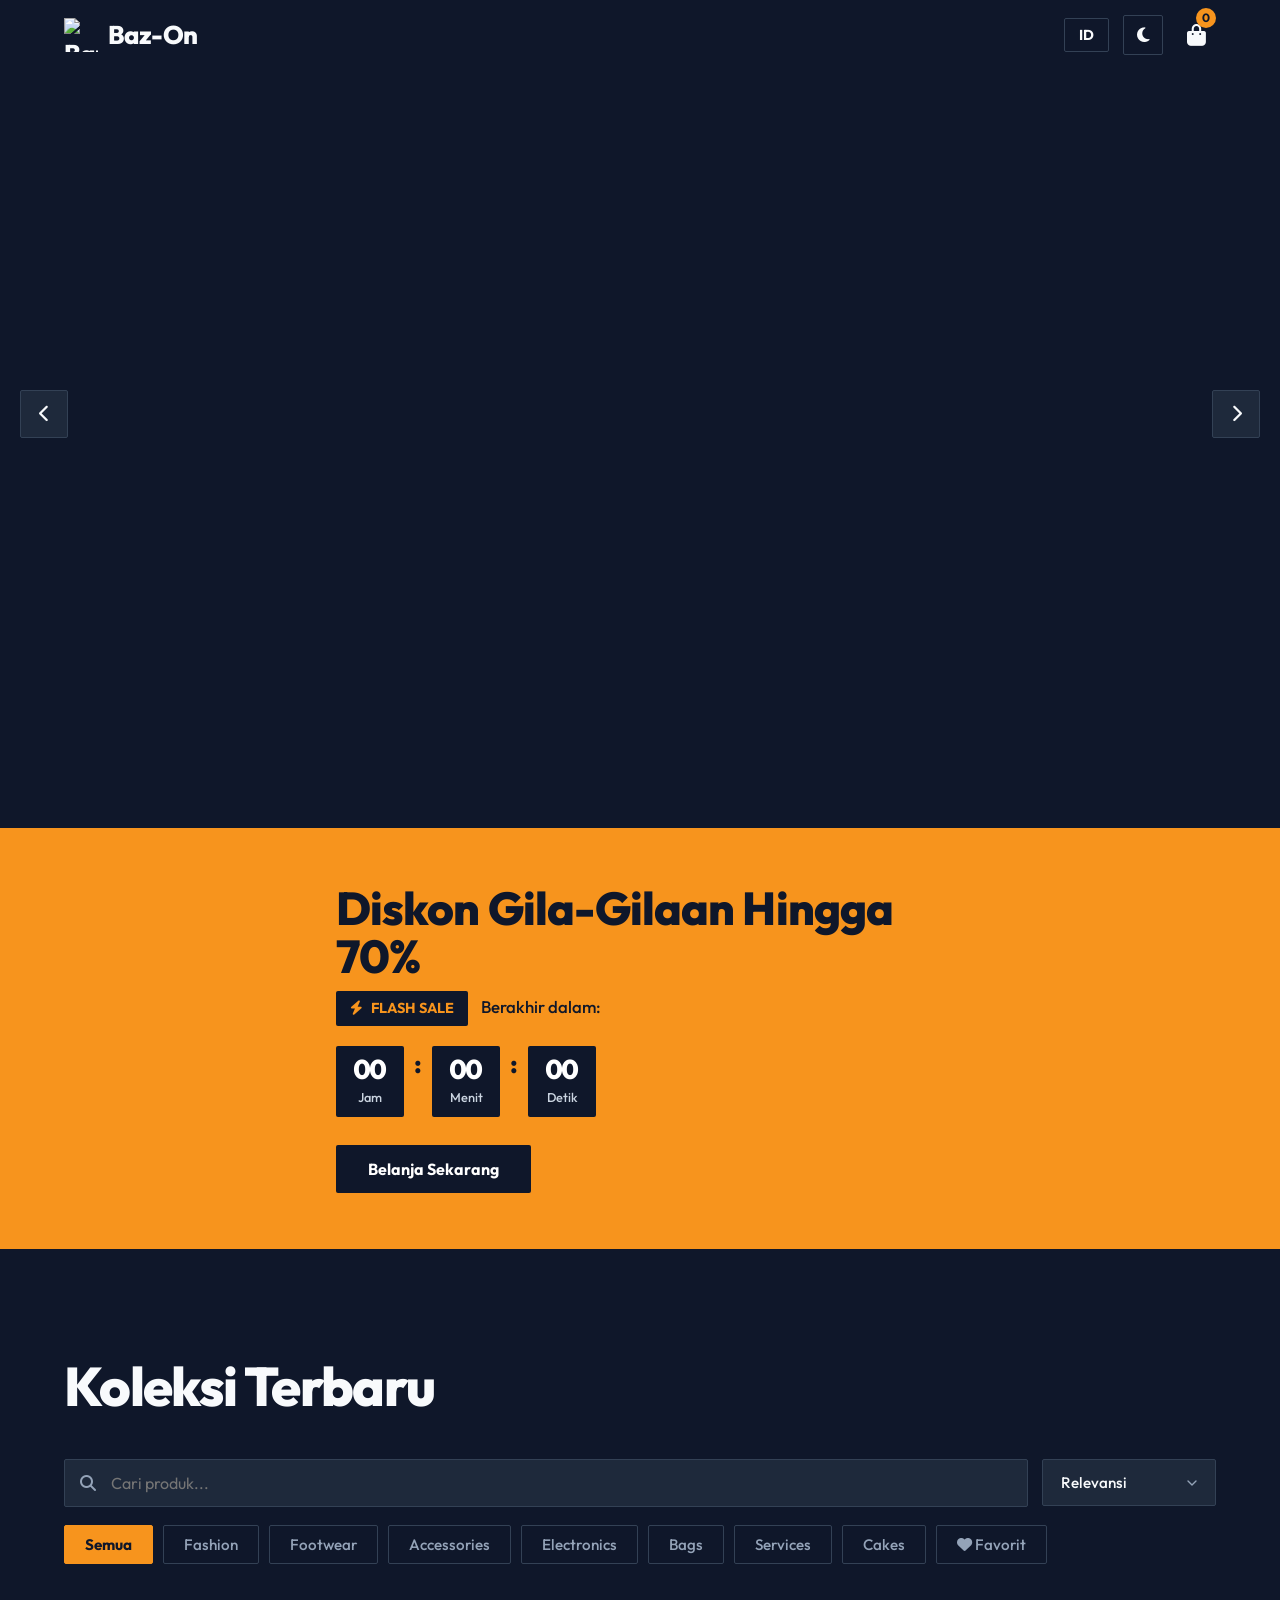
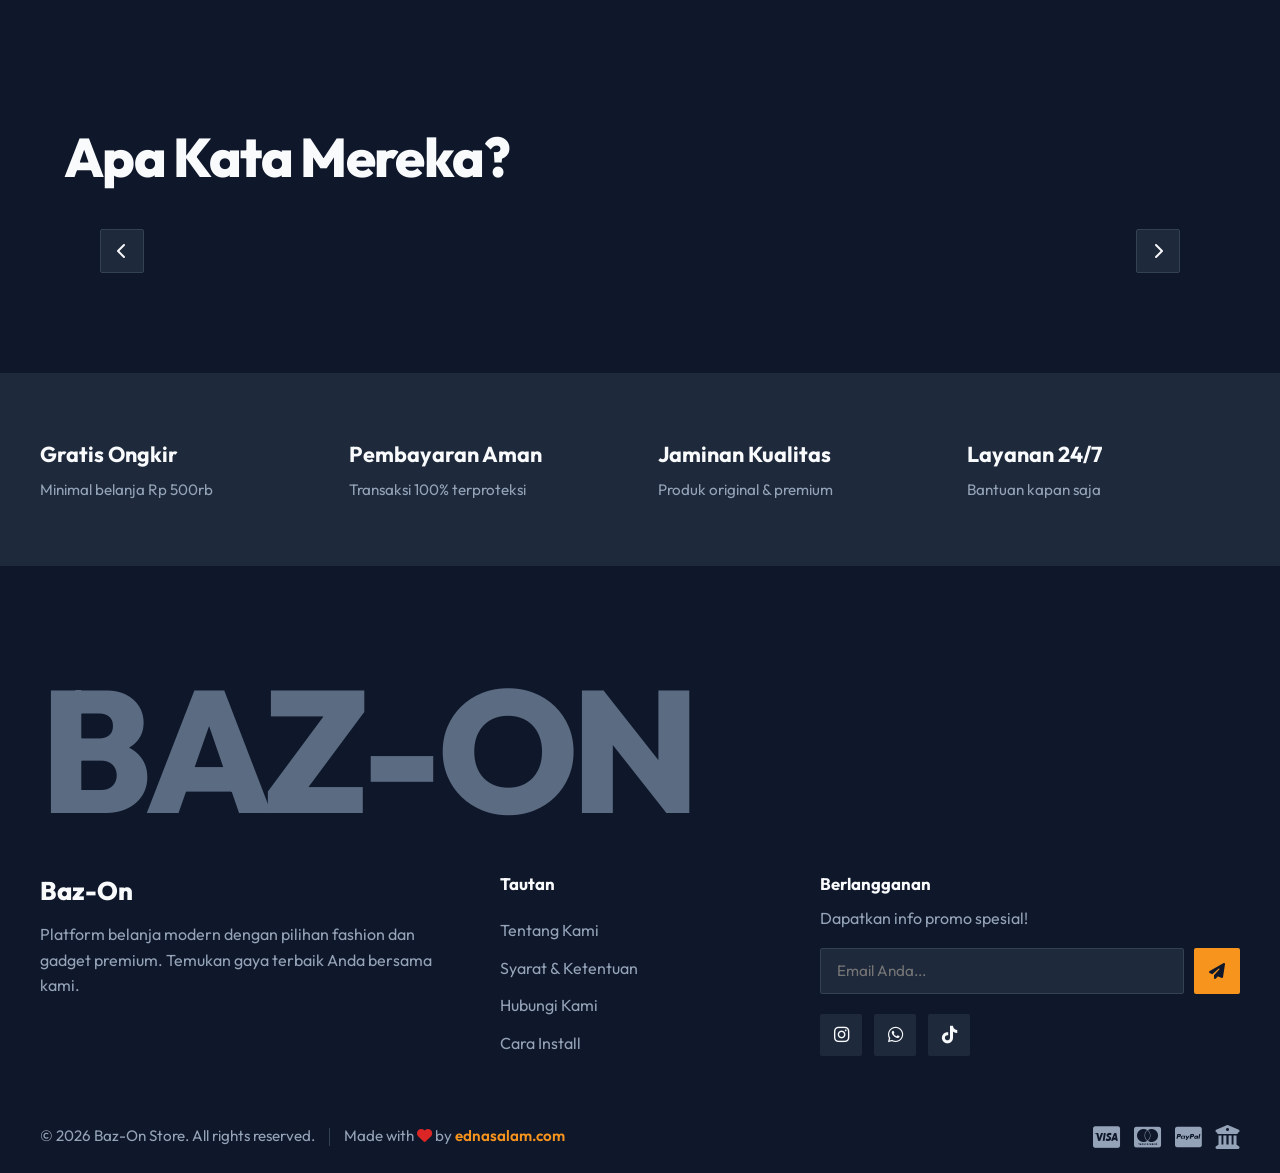
==== index.html @ e8fd99f6 "HTML: flat redesign, aria-labels, canonical/OG fixes, install button in navbar" ====
<!DOCTYPE html>
<html lang="id">

<head>
    <meta charset="UTF-8">
    <meta name="viewport" content="width=device-width, initial-scale=1.0">
    <title>Baz-On Store | Toko Online Serba Ada</title>
    <meta name="description"
        content="Toko online terpercaya dengan kualitas terbaik. Belanja mudah, checkout via WhatsApp.">
    <meta name="keywords" content="toko online, fashion pria, jam tangan, sneakers, belanja online, premium store">
    <meta name="author" content="Baz-On Store">
    <meta name="robots" content="index, follow">

    <!-- Canonical -->
    <link rel="canonical" href="https://aqles.github.io/baz-on/">

    <!-- Open Graph / Facebook -->
    <meta property="og:type" content="website">
    <meta property="og:url" content="https://aqles.github.io/baz-on/">
    <meta property="og:title" content="Baz-On Store | Toko Online Serba Ada">
    <meta property="og:description"
        content="Temukan gaya premium Anda di Baz-On Store. Belanja aman, mudah, dan terpercaya.">
    <meta property="og:image" content="https://aqles.github.io/baz-on/images/desktop-preview.png">

    <!-- Twitter -->
    <meta property="twitter:card" content="summary_large_image">
    <meta property="twitter:url" content="https://aqles.github.io/baz-on/">
    <meta property="twitter:title" content="Baz-On Store | Premium E-Commerce">
    <meta property="twitter:description"
        content="Temukan gaya premium Anda di Baz-On Store. Belanja aman, mudah, dan terpercaya.">
    <meta property="twitter:image" content="https://aqles.github.io/baz-on/images/desktop-preview.png">

    <!-- Structured Data (JSON-LD) -->
    <script type="application/ld+json">
    {
        "@context": "https://schema.org",
        "@type": "OnlineStore",
        "name": "Baz-On Store",
        "image": "https://aqles.github.io/baz-on/logo.svg",
        "description": "Toko online terpercaya dengan kualitas terbaik. Belanja mudah, checkout via WhatsApp.",
        "url": "https://aqles.github.io/baz-on/",
        "telephone": "+6281234567890",
        "priceRange": "$$"
    }
    </script>

    <link rel="icon" type="image/svg+xml" href="logo.svg?v=2">
    <link rel="manifest" href="manifest.json">
    <meta name="theme-color" content="#0f172a">

    <link rel="preconnect" href="https://fonts.googleapis.com">
    <link rel="preconnect" href="https://fonts.gstatic.com" crossorigin>
    <link rel="preconnect" href="https://cdnjs.cloudflare.com" crossorigin>
    <link href="https://fonts.googleapis.com/css2?family=Outfit:wght@300;400;500;600;700;800&display=swap" rel="stylesheet">
    <link rel="stylesheet" href="style.css">
    <link rel="stylesheet" href="https://cdnjs.cloudflare.com/ajax/libs/font-awesome/6.4.0/css/all.min.css">

    <!-- PWA Registration -->
    <script>
        if ('serviceWorker' in navigator) {
            window.addEventListener('load', () => {
                navigator.serviceWorker.register('sw.js').catch(() => {});
            });
        }
    </script>
</head>

<body>
    <div class="app-container">
        <!-- Navigation -->
        <nav class="navbar">
            <div class="nav-content">
                <div class="logo">
                    <img src="logo.svg" alt="Baz-On Logo" class="logo-img"> Baz-On
                </div>
                <div class="nav-icons">
                    <button id="installBtn" class="install-btn hidden" aria-label="Install aplikasi Baz-On">
                        <i class="fa-solid fa-download"></i> Install
                    </button>

                    <!-- Language Toggle -->
                    <button id="langToggle" aria-label="Ganti bahasa">
                        ID
                    </button>
                    <button class="theme-toggle" id="themeToggle" aria-label="Ganti tema gelap atau terang">
                        <i class="fa-solid fa-moon"></i>
                    </button>
                    <div class="cart-icon-wrapper" id="cartBtn" role="button" tabindex="0" aria-label="Buka keranjang belanja">
                        <i class="fa-solid fa-shopping-bag"></i>
                        <span class="cart-count" id="cartCount">0</span>
                    </div>
                </div>
            </div>
        </nav>

        <!-- Hero Section -->
        <!-- Hero Slider (Dynamic) -->
        <header class="hero-slider" id="home">
            <div class="slider-wrapper" id="sliderWrapper">
                <!-- Slides will be injected by JS -->
            </div>

            <button class="slider-btn prev-btn" id="prevBtn" aria-label="Slide sebelumnya"><i class="fa-solid fa-chevron-left"></i></button>
            <button class="slider-btn next-btn" id="nextBtn" aria-label="Slide selanjutnya"><i class="fa-solid fa-chevron-right"></i></button>

            <div class="slider-dots" id="sliderDots"></div>
        </header>

        <!-- Flash Sale Section -->
        <section class="flash-sale-section" id="flashSale">
            <div class="flash-sale-content">
                <h2 data-i18n="flash_sale.title">Diskon Gila-Gilaan Hingga 70%</h2>
                <p><span class="flash-label"><i class="fa-solid fa-bolt"></i> <span data-i18n="flash_sale.label">FLASH SALE</span></span> <span data-i18n="flash_sale.ends_in">Berakhir dalam:</span></p>
                <div class="countdown-timer">
                    <div class="timer-box">
                        <span id="timerHours">00</span>
                        <small data-i18n="flash_sale.hours">Jam</small>
                    </div>
                    <span class="timer-colon">:</span>
                    <div class="timer-box">
                        <span id="timerMinutes">00</span>
                        <small data-i18n="flash_sale.minutes">Menit</small>
                    </div>
                    <span class="timer-colon">:</span>
                    <div class="timer-box">
                        <span id="timerSeconds">00</span>
                        <small data-i18n="flash_sale.seconds">Detik</small>
                    </div>
                </div>
                <button class="btn-flash" id="flashShopBtn"
                    data-i18n="flash_sale.shop_now">
                    Belanja Sekarang
                </button>
            </div>
            <div class="flash-sale-image">
                <img src="images/flash-sale.png" alt="Flash Sale" onerror="this.style.display='none'">
            </div>
        </section>

        <!-- Product Grid -->
        <main id="products" class="products-section">
            <div class="section-header">
                <h2 data-i18n="products.title">Koleksi Terbaru</h2>
            </div>

            <div class="controls-wrapper">
                <div class="search-container">
                    <div class="search-wrapper">
                        <i class="fa-solid fa-search search-icon"></i>
                        <input type="text" id="searchInput" name="search" placeholder="Cari produk..."
                            data-i18n-placeholder="products.search_placeholder">
                    </div>
                </div>

                <div class="sort-container">
                    <select id="sortSelect" name="sort" class="sort-dropdown">
                        <option value="default" data-i18n="products.sort.default">Relevansi</option>
                        <option value="price_asc" data-i18n="products.sort.price_asc">Harga Terendah</option>
                        <option value="price_desc" data-i18n="products.sort.price_desc">Harga Tertinggi</option>
                        <option value="name_asc" data-i18n="products.sort.name_asc">Nama (A-Z)</option>
                    </select>
                </div>
            </div>

            <div class="filter-container">
                <button class="filter-btn active" data-category="all" data-i18n="products.filters.all">Semua</button>
                <button class="filter-btn" data-category="Fashion">Fashion</button>
                <button class="filter-btn" data-category="Footwear">Footwear</button>
                <button class="filter-btn" data-category="Accessories">Accessories</button>
                <button class="filter-btn" data-category="Electronics">Electronics</button>
                <button class="filter-btn" data-category="Bags">Bags</button>
                <button class="filter-btn" data-category="Services">Services</button>
                <button class="filter-btn" data-category="Cakes">Cakes</button>
                <button class="filter-btn" data-category="favorites"><i class="fa-solid fa-heart"></i> <span
                        data-i18n="products.filters.favorites">Favorit</span></button>
            </div>

            <div class="product-grid" id="productGrid">
                <!-- Products will be injected here by JS -->
            </div>

            <div class="load-more-container" id="loadMoreContainer" style="display: none;">
                <button id="loadMoreBtn" class="btn-primary" data-i18n="products.load_more">Muat Lebih Banyak</button>
            </div>
        </main>

        <!-- Testimonials Section -->
        <section id="testimonials" class="testimonials-section">
            <div class="section-header">
                <h2 data-i18n="testimonials.title">Apa Kata Mereka?</h2>
            </div>

            <div class="testimonial-slider-container">
                <button class="testi-btn prev" id="testiPrevBtn" aria-label="Testimoni sebelumnya"><i class="fa-solid fa-chevron-left"></i></button>

                <div class="testimonial-slider-wrapper">
                    <div class="testimonial-track" id="testimonialTrack">
                        <!-- Testimonials rendered by JS -->
                    </div>
                </div>

                <button class="testi-btn next" id="testiNextBtn" aria-label="Testimoni selanjutnya"><i class="fa-solid fa-chevron-right"></i></button>
            </div>

            <div class="testi-dots" id="testiDots"></div>
        </section>

        <!-- Trust Features Section -->
        <section class="features-section">
          <div class="features-inner">
            <div class="feature-card">
                <div>
                    <h3 data-i18n="features.free_shipping.title">Gratis Ongkir</h3>
                    <p data-i18n="features.free_shipping.desc">Minimal belanja Rp 500rb</p>
                </div>
            </div>
            <div class="feature-card">
                <div>
                    <h3 data-i18n="features.secure_payment.title">Pembayaran Aman</h3>
                    <p data-i18n="features.secure_payment.desc">Transaksi 100% terproteksi</p>
                </div>
            </div>
            <div class="feature-card">
                <div>
                    <h3 data-i18n="features.quality_guarantee.title">Jaminan Kualitas</h3>
                    <p data-i18n="features.quality_guarantee.desc">Produk original & premium</p>
                </div>
            </div>
            <div class="feature-card">
                <div>
                    <h3 data-i18n="features.service_247.title">Layanan 24/7</h3>
                    <p data-i18n="features.service_247.desc">Bantuan kapan saja</p>
                </div>
            </div>
          </div>
        </section>



        <!-- Footer -->
        <footer>
            <div class="footer-wordmark" aria-hidden="true">BAZ-ON</div>
            <div class="footer-content">
                <div class="footer-brand">
                    <h3>Baz-On</h3>
                    <p data-i18n="footer.about">Platform belanja modern dengan pilihan fashion dan gadget premium.
                        Temukan gaya terbaik Anda
                        bersama kami.</p>
                </div>

                <div class="footer-links">
                    <h4 data-i18n="footer.links_title">Tautan</h4>
                    <a href="about.html" data-i18n="footer.links.about_us">Tentang Kami</a>
                    <a href="terms.html" data-i18n="footer.links.terms">Syarat & Ketentuan</a>
                    <a href="contact.html" data-i18n="footer.links.contact">Hubungi Kami</a>
                    <a href="install.html" data-i18n="footer.links.install">Cara Install</a>
                </div>

                <div class="footer-newsletter">
                    <h4 data-i18n="footer.newsletter_title">Berlangganan</h4>
                    <p data-i18n="footer.newsletter_desc">Dapatkan info promo spesial!</p>
                    <form id="newsletterForm" class="newsletter-form">
                        <input type="email" id="newsletterEmail" name="email" placeholder="Email Anda..." required
                            aria-label="Alamat Email Newsletter" data-i18n-placeholder="footer.email_placeholder">
                        <button type="submit" aria-label="Kirim Newsletter"><i
                                class="fa-solid fa-paper-plane"></i></button>
                    </form>
                    <div class="social-links">
                        <a href="#" aria-label="Instagram Baz-On"><i class="fa-brands fa-instagram"></i></a>
                        <a href="#" aria-label="WhatsApp Baz-On"><i class="fa-brands fa-whatsapp"></i></a>
                        <a href="#" aria-label="TikTok Baz-On"><i class="fa-brands fa-tiktok"></i></a>
                    </div>
                </div>
            </div>

            <div class="footer-bottom">
                <div class="footer-bottom-content">
                    <p class="copyright" data-i18n="footer.copyright">&copy; 2026 Baz-On Store. All rights reserved.
                    </p>
                    <div class="divider-vertical"></div>
                    <p class="credit">
                        <span data-i18n="footer.made_with">Made with</span> <i class="fa-solid fa-heart heart-icon"></i>
                        by <a href="https://ednasalam.com" target="_blank" class="credit-link">ednasalam.com</a>
                    </p>
                </div>
                <div class="payment-icons">
                    <i class="fa-brands fa-cc-visa"></i>
                    <i class="fa-brands fa-cc-mastercard"></i>
                    <i class="fa-brands fa-cc-paypal"></i>
                    <i class="fa-solid fa-building-columns"></i> <!-- Bank Transfer -->
                </div>
            </div>
        </footer>
    </div>

    <!-- Product Detail Modal -->
    <div class="modal-overlay" id="productModal" aria-hidden="true">
        <div class="modal-content product-modal-content">
            <button class="close-modal" id="closeProductModal" aria-label="Tutup detail produk"><i class="fa-solid fa-xmark"></i></button>
            <div class="modal-body product-detail-body">
                <div class="modal-image-wrapper">
                    <img src="logo.svg" alt="Product Image" id="modalProductImage">
                </div>
                <div class="modal-product-info">
                    <span class="modal-category" id="modalProductCategory">Category</span>
                    <h3 class="modal-title" id="modalProductTitle">Product Name</h3>

                    <div class="modal-meta">
                        <div class="modal-rating" id="modalProductRating">
                            <!-- Stars Injected via JS -->
                        </div>
                        <span class="modal-stock" id="modalProductStock" data-i18n="modal.stock">Stok: -</span>
                    </div>

                    <p class="modal-price" id="modalProductPrice">Rp 0</p>
                    <p class="modal-description" id="modalProductDesc">Description...</p>

                    <!-- Variants Section -->
                    <div id="modalVariants" class="modal-variants">
                        <!-- Variants injected via JS -->
                    </div>

                    <div class="modal-specs-container">
                        <h4 data-i18n="modal.specs">Spesifikasi:</h4>
                        <ul class="modal-specs-list" id="modalProductSpecs">
                            <!-- Specs injected via JS -->
                        </ul>
                    </div>
                    <button class="btn-add-cart" id="modalAddToCartBtn" style="width: 100%; margin-top: 20px;">
                        <i class="fa-solid fa-cart-plus"></i> <span data-i18n="modal.add_to_cart">Tambah ke
                            Keranjang</span>
                    </button>

                    <div class="product-share">
                        <span data-i18n="modal.share">Bagikan:</span>
                        <div class="share-icons">
                            <button class="share-btn whatsapp" id="shareWa" title="Share ke WhatsApp" aria-label="Bagikan ke WhatsApp"><i
                                    class="fa-brands fa-whatsapp"></i></button>
                            <button class="share-btn twitter" id="shareTw" title="Share ke Twitter" aria-label="Bagikan ke Twitter"><i
                                    class="fa-brands fa-twitter"></i></button>
                            <button class="share-btn copy" id="shareCopy" title="Salin Link" aria-label="Salin link produk"><i
                                    class="fa-solid fa-link"></i></button>
                        </div>
                    </div>
                </div>
            </div>
        </div>
    </div>

    <!-- Cart Modal -->
    <div class="cart-modal-overlay" id="cartModal" aria-hidden="true">
        <div class="cart-modal">
            <div class="cart-header">
                <h3 data-i18n="cart.title">Keranjang Belanja</h3>
                <button class="close-cart" id="closeCart" aria-label="Tutup keranjang"><i class="fa-solid fa-xmark"></i></button>
            </div>
            <div class="cart-items" id="cartItems">
                <!-- Cart items will be injected here -->
                <div class="empty-cart-message" data-i18n="cart.empty">Keranjang Anda kosong</div>
            </div>
            <div class="cart-footer">
                <!-- Coupon Section -->
                <div class="coupon-section">
                    <input type="text" id="couponInput" class="coupon-input" placeholder="Kode Promo (opsional)"
                        data-i18n-placeholder="cart.coupon_placeholder">
                    <button id="applyCouponBtn" class="btn-apply" data-i18n="cart.apply">Pakai</button>
                    <button id="removeCouponBtn" class="btn-remove-coupon hidden" aria-label="Hapus kupon"><i
                            class="fa-solid fa-xmark"></i></button>
                </div>

                <div class="cart-total" id="cartSummary">
                    <span data-i18n="cart.total">Total:</span>
                    <span id="cartTotal">Rp 0</span>
                </div>
                <button class="btn-checkout" id="checkoutBtn" data-i18n="cart.checkout">
                    Checkout Sekarang
                </button>
            </div>
        </div>
    </div>

    <!-- Checkout Form Modal -->
    <div class="modal-overlay" id="checkoutModal" aria-hidden="true">
        <div class="modal-content">
            <div class="modal-header">
                <h3 data-i18n="checkout.title">Data Pemesanan</h3>
                <button class="close-modal" id="closeCheckout" aria-label="Tutup form pemesanan"><i class="fa-solid fa-xmark"></i></button>
            </div>
            <div class="modal-body">
                <form id="checkoutForm" onsubmit="event.preventDefault(); processOrder();">
                    <div class="form-group">
                        <label for="customerName" data-i18n="checkout.name">Nama Lengkap</label>
                        <input type="text" id="customerName" name="customerName" required placeholder="Nama Anda"
                            data-i18n-placeholder="checkout.name_placeholder">
                    </div>
                    <div class="form-group">
                        <label for="customerPhone" data-i18n="checkout.phone">Nomor WhatsApp</label>
                        <input type="tel" id="customerPhone" name="customerPhone" required placeholder="08xxxxxxxxxx"
                            data-i18n-placeholder="checkout.phone_placeholder">
                    </div>
                    <div class="form-group">
                        <label for="customerAddress" data-i18n="checkout.address">Alamat Lengkap</label>
                        <textarea id="customerAddress" name="customerAddress" required
                            placeholder="Jalan, RT/RW, Kelurahan, Kecamatan, Kota, Kode Pos"
                            data-i18n-placeholder="checkout.address_placeholder"></textarea>
                    </div>
                    <div class="form-group">
                        <label for="paymentMethod" data-i18n="checkout.payment">Metode Pembayaran</label>
                        <select id="paymentMethod" name="paymentMethod" required>
                            <option value="Transfer Bank" data-i18n="checkout.payment_transfer">Transfer Bank
                                (BCA/Mandiri)</option>
                            <option value="COD" data-i18n="checkout.payment_cod">COD (Bayar di Tempat)</option>
                        </select>
                    </div>
                    <button type="submit" class="btn-primary" style="width: 100%; margin-top: 20px;">
                        <i class="fa-brands fa-whatsapp"></i> <span data-i18n="checkout.submit">Kirim Pesan
                            Pemesanan</span>
                    </button>
                </form>
            </div>
        </div>
    </div>

    <!-- Toast Container -->
    <div class="toast-container" id="toastContainer"></div>

    <!-- Scroll to Top Button -->
    <button id="scrollTopBtn" title="Kembali ke Atas" aria-label="Kembali ke Atas"><i
            class="fa-solid fa-arrow-up"></i></button>

    <!-- Separate Data File -->
    <script src="data.js"></script>
    <script src="translations.js"></script>
    <script src="script.js"></script>
</body>

</html>
---- style.css ----
/* =========================================
   BAZ-ON — Tema
   Satu ground, satu ink, satu aksen datar (amber #f7941d).
   Ganti warna cukup dari blok :root dan [data-theme="light"] di bawah.
   ========================================= */

:root {
    --bg-color: #0f172a;
    --card-bg: #1e293b;
    --img-bg: #24304d;
    --text-primary: #f8fafc;
    --text-secondary: #94a3b8;
    --accent: #f7941d;
    --accent-text: #f7941d;
    --accent-ink: #0f172a;
    --surface-border: #334155;
    --wa: #1faa55;
    --danger: #dc2626;
    --danger-text: #f87171;
    --danger-dark: #991b1b;
    --star: #fbbf24;
    --nav-height: 70px;
    --radius: 2px;
    --radius-lg: 2px;
    --radius-md: 2px;
    --transition: transform 0.25s ease, opacity 0.25s ease, background-color 0.25s ease, color 0.25s ease, border-color 0.25s ease;
}

[data-theme="light"] {
    --danger-text: #b91c1c;
    --bg-color: #ffffff;
    --card-bg: #f4f4f2;
    --img-bg: #e9e7e2;
    --text-primary: #1f2b4d;
    --text-secondary: #47536b;
    --accent-text: #b45309;
    --surface-border: #d6d3cb;
}

* {
    margin: 0;
    padding: 0;
    box-sizing: border-box;
    font-family: 'Outfit', sans-serif;
    scroll-behavior: smooth;
}

body {
    background-color: var(--bg-color);
    color: var(--text-primary);
    line-height: 1.6;
    overflow-x: hidden;
    font-size: 16px;
}

:focus-visible {
    outline: 3px solid var(--accent);
    outline-offset: 2px;
}

::selection {
    background: var(--accent);
    color: var(--accent-ink);
}

img {
    max-width: 100%;
}

.hidden {
    display: none !important;
}

/* ---------- Buttons ---------- */
.btn-primary {
    display: inline-block;
    padding: 14px 34px;
    background: var(--accent);
    color: var(--accent-ink);
    text-decoration: none;
    border-radius: var(--radius);
    font-weight: 700;
    font-size: 1rem;
    transition: var(--transition);
    border: none;
    cursor: pointer;
}

.btn-primary:hover {
    background: var(--text-primary);
    color: var(--bg-color);
}

.btn-secondary {
    padding: 12px;
    background: transparent;
    border: 1px solid var(--surface-border);
    color: var(--text-secondary);
    border-radius: var(--radius);
    cursor: pointer;
    transition: var(--transition);
    font-size: 0.95rem;
    font-family: inherit;
}

.btn-secondary:hover {
    border-color: var(--text-primary);
    color: var(--text-primary);
}

.btn-detail {
    margin-top: 10px;
    width: 100%;
}

.btn-add-cart {
    width: 100%;
    padding: 12px;
    background: var(--bg-color);
    border: 1px solid var(--surface-border);
    color: var(--text-primary);
    border-radius: var(--radius);
    cursor: pointer;
    transition: var(--transition);
    font-weight: 600;
    font-family: inherit;
    font-size: 0.95rem;
    display: flex;
    align-items: center;
    justify-content: center;
    gap: 8px;
}

.btn-add-cart:hover {
    background: var(--accent);
    color: var(--accent-ink);
    border-color: var(--accent);
}

/* ---------- Navbar ---------- */
.navbar {
    position: fixed;
    top: 0;
    left: 0;
    width: 100%;
    height: var(--nav-height);
    background: var(--bg-color);
    z-index: 1000;
}

.nav-content {
    max-width: 1200px;
    margin: 0 auto;
    height: 100%;
    display: flex;
    justify-content: space-between;
    align-items: center;
    padding: 0 24px;
}

.logo {
    font-size: 1.6rem;
    font-weight: 800;
    letter-spacing: -0.02em;
    display: flex;
    align-items: center;
    gap: 10px;
    color: var(--text-primary);
    text-decoration: none;
}

.logo-img {
    width: 34px;
    height: 34px;
    object-fit: contain;
}

.nav-icons {
    display: flex;
    align-items: center;
    gap: 6px;
}

#langToggle {
    background: none;
    border: 1px solid var(--surface-border);
    color: var(--text-primary);
    font-size: 0.9rem;
    font-weight: 700;
    cursor: pointer;
    padding: 7px 14px;
    border-radius: var(--radius);
    transition: var(--transition);
    font-family: inherit;
    margin-right: 8px;
}

#langToggle:hover {
    border-color: var(--accent);
    color: var(--accent-text);
}

.theme-toggle {
    background: transparent;
    border: 1px solid var(--surface-border);
    width: 40px;
    height: 40px;
    border-radius: var(--radius);
    color: var(--text-primary);
    cursor: pointer;
    font-size: 1.05rem;
    transition: var(--transition);
    display: flex;
    align-items: center;
    justify-content: center;
    margin-right: 8px;
}

.theme-toggle:hover {
    border-color: var(--accent);
    color: var(--accent-text);
}

.install-btn {
    background: var(--accent);
    color: var(--accent-ink);
    border: none;
    padding: 9px 16px;
    border-radius: var(--radius);
    font-size: 0.9rem;
    font-weight: 700;
    cursor: pointer;
    display: flex;
    align-items: center;
    gap: 8px;
    font-family: inherit;
    margin-right: 8px;
}

.install-btn:hover { background: var(--text-primary); color: var(--bg-color); }

.cart-icon-wrapper {
    position: relative;
    cursor: pointer;
    font-size: 1.35rem;
    padding: 10px;
    transition: var(--transition);
    color: var(--text-primary);
}

.cart-icon-wrapper:hover {
    color: var(--accent-text);
}

.cart-count {
    position: absolute;
    top: 0;
    right: 0;
    background: var(--accent);
    color: var(--accent-ink);
    font-size: 0.75rem;
    font-weight: 700;
    min-width: 20px;
    height: 20px;
    padding: 0 4px;
    display: flex;
    justify-content: center;
    align-items: center;
    border-radius: 999px;
}

/* ---------- Hero slider ---------- */
.hero-slider {
    position: relative;
    width: 100%;
    min-height: 92vh;
    overflow: hidden;
    background: var(--bg-color);
    display: flex;
    flex-direction: column;
}

.slider-wrapper {
    display: flex;
    width: 100%;
    flex: 1;
    transition: transform 0.8s cubic-bezier(0.2, 0.8, 0.2, 1);
}

.slide {
    min-width: 100%;
    min-height: 92vh;
    display: flex;
    align-items: stretch;
    justify-content: center;
    padding: 0;
    box-sizing: border-box;
}

.slide-content {
    display: flex;
    align-items: stretch;
    justify-content: space-between;
    width: 100%;
    gap: 0;
}

.slide-text {
    flex: 0 1 760px;
    text-align: left;
    max-width: 760px;
    align-self: center;
    margin-left: max(24px, calc((100vw - 1200px) / 2));
    padding: 120px 40px 80px 0;
}

.slide-text h2 {
    font-size: clamp(2.2rem, 4.05vw, 3.9rem);
    font-weight: 800;
    letter-spacing: -0.03em;
    line-height: 0.98;
    text-transform: uppercase;
    margin-bottom: 22px;
}

.slide.active .slide-text {
    animation: slideUp 0.7s cubic-bezier(0.2, 0.8, 0.2, 1) forwards;
}

.slide-text h1 {
    font-size: clamp(2.2rem, 4.05vw, 3.9rem);
    font-weight: 800;
    letter-spacing: -0.03em;
    line-height: 0.98;
    text-transform: uppercase;
    margin-bottom: 22px;
}

.slide-text p {
    font-size: 1.15rem;
    color: var(--text-secondary);
    margin-bottom: 36px;
    max-width: 46ch;
}

.slide-image-wrapper {
    flex: 1;
    display: flex;
    justify-content: center;
    align-items: stretch;
    min-width: 0;
}

.slide.active .slide-image-wrapper {
    animation: fadeIn 0.9s ease forwards;
}

.slide-image {
    width: 100%;
    height: 100%;
    object-fit: cover;
}

.slider-btn {
    position: absolute;
    top: 50%;
    transform: translateY(-50%);
    width: 48px;
    height: 48px;
    border-radius: var(--radius);
    background: var(--card-bg);
    border: 1px solid var(--surface-border);
    color: var(--text-primary);
    font-size: 1.1rem;
    cursor: pointer;
    z-index: 10;
    display: flex;
    align-items: center;
    justify-content: center;
    transition: var(--transition);
}

.prev-btn { left: 20px; }
.next-btn { right: 20px; }

.slider-btn:hover {
    background: var(--accent);
    color: var(--accent-ink);
    border-color: var(--accent);
}

.slider-dots {
    position: absolute;
    bottom: 28px;
    left: 50%;
    transform: translateX(-50%);
    display: flex;
    gap: 10px;
    z-index: 10;
}

.dot {
    width: 12px;
    height: 12px;
    padding: 0;
    border: none;
    border-radius: 999px;
    background: var(--surface-border);
    cursor: pointer;
    transition: var(--transition);
}

.dot.active {
    background: var(--accent);
    transform: scale(1.25);
}

@keyframes slideUp {
    from { opacity: 0; transform: translateY(26px); }
    to { opacity: 1; transform: translateY(0); }
}

@keyframes fadeIn {
    from { opacity: 0; transform: translateY(10px); }
    to { opacity: 1; transform: translateY(0); }
}

/* ---------- Flash sale ---------- */
.flash-sale-section {
    background: var(--accent);
    color: var(--accent-ink);
    padding: 56px 24px;
    display: flex;
    align-items: center;
    justify-content: center;
    gap: 48px;
}

.flash-sale-content {
    max-width: 560px;
}

.flash-label {
    display: inline-flex;
    align-items: center;
    gap: 8px;
    background: var(--accent-ink);
    color: var(--accent);
    padding: 6px 14px;
    border-radius: var(--radius);
    font-weight: 700;
    font-size: 0.9rem;
    margin-right: 10px;
    vertical-align: middle;
}

.flash-sale-section h2 {
    font-size: clamp(1.9rem, 3.6vw, 3rem);
    font-weight: 800;
    letter-spacing: -0.02em;
    line-height: 1.05;
    margin-bottom: 10px;
}

.flash-sale-section p {
    font-size: 1.05rem;
    margin-bottom: 20px;
    font-weight: 500;
}

.countdown-timer {
    display: flex;
    align-items: flex-start;
    gap: 10px;
    margin-bottom: 28px;
}

.timer-box {
    background: var(--accent-ink);
    color: #ffffff;
    padding: 10px 8px;
    border-radius: var(--radius);
    text-align: center;
    min-width: 68px;
    display: flex;
    flex-direction: column;
}

.timer-box span {
    font-size: 1.7rem;
    font-weight: 800;
    line-height: 1;
    font-variant-numeric: tabular-nums;
}

.timer-box small {
    font-size: 0.8rem;
    font-weight: 500;
    margin-top: 4px;
    color: #cbd5e1;
}

.timer-colon {
    font-size: 1.6rem;
    font-weight: 800;
    line-height: 1.4;
}

.btn-flash {
    background: var(--accent-ink);
    color: #ffffff;
    border: none;
    padding: 14px 32px;
    font-size: 1rem;
    font-weight: 700;
    border-radius: var(--radius);
    cursor: pointer;
    transition: var(--transition);
    font-family: inherit;
}

.btn-flash:hover {
    background: var(--text-primary);
    color: var(--bg-color);
}

.flash-sale-image {
    max-width: 340px;
}

.flash-sale-image img {
    width: 100%;
    max-height: 260px;
    object-fit: cover;
    border-radius: var(--radius);
}

/* ---------- Sections ---------- */
.products-section,
.testimonials-section {
    max-width: 1200px;
    margin: 0 auto;
    padding: 110px 24px 30px;
}

.testimonials-section {
    padding-top: 90px;
    padding-bottom: 100px;
}

.section-header {
    text-align: left;
    margin-bottom: 44px;
}

.section-header h2 {
    font-size: clamp(2rem, 4.4vw, 3.4rem);
    font-weight: 800;
    letter-spacing: -0.03em;
    line-height: 1.02;
}

/* ---------- Controls ---------- */
.controls-wrapper {
    display: flex;
    gap: 14px;
    margin-bottom: 18px;
    flex-wrap: wrap;
    align-items: center;
}

.search-container {
    flex: 1;
    min-width: 240px;
}

.search-wrapper {
    position: relative;
    display: flex;
    align-items: center;
}

.search-icon {
    position: absolute;
    left: 16px;
    color: var(--text-secondary);
    pointer-events: none;
}

.search-wrapper input {
    width: 100%;
    padding: 13px 16px 13px 46px;
    background: var(--card-bg);
    border: 1px solid var(--surface-border);
    border-radius: var(--radius);
    color: var(--text-primary);
    font-size: 1rem;
    font-family: inherit;
    transition: var(--transition);
}

.search-wrapper input:focus {
    outline: none;
    border-color: var(--accent);
}

.sort-container {
    flex-shrink: 0;
}

.sort-dropdown {
    padding: 13px 44px 13px 18px;
    background: var(--card-bg);
    border: 1px solid var(--surface-border);
    border-radius: var(--radius);
    color: var(--text-primary);
    font-size: 0.95rem;
    font-family: inherit;
    font-weight: 500;
    cursor: pointer;
    outline: none;
    transition: var(--transition);
    appearance: none;
    background-image: url("data:image/svg+xml;charset=UTF-8,%3csvg xmlns='http://www.w3.org/2000/svg' viewBox='0 0 24 24' fill='none' stroke='%2394a3b8' stroke-width='2' stroke-linecap='round' stroke-linejoin='round'%3e%3cpolyline points='6 9 12 15 18 9'%3e%3c/polyline%3e%3c/svg%3e");
    background-repeat: no-repeat;
    background-position: right 15px center;
    background-size: 16px;
}

.sort-dropdown:hover,
.sort-dropdown:focus {
    border-color: var(--accent);
}

.filter-container {
    display: flex;
    flex-wrap: wrap;
    gap: 10px;
    padding-bottom: 12px;
    margin-bottom: 34px;
    scrollbar-width: thin;
}

.filter-container::-webkit-scrollbar { height: 6px; }
.filter-container::-webkit-scrollbar-thumb { background: var(--surface-border); }

.filter-btn {
    padding: 9px 20px;
    border: 1px solid var(--surface-border);
    background: transparent;
    color: var(--text-secondary);
    border-radius: var(--radius);
    cursor: pointer;
    white-space: nowrap;
    transition: var(--transition);
    font-size: 0.95rem;
    font-family: inherit;
    font-weight: 500;
}

.filter-btn:hover {
    color: var(--text-primary);
    border-color: var(--text-primary);
}

.filter-btn.active {
    background: var(--accent);
    color: var(--accent-ink);
    border-color: var(--accent);
    font-weight: 700;
}

/* ---------- Product catalogue ---------- */
.product-grid {
    display: grid;
    grid-template-columns: repeat(auto-fill, minmax(262px, 1fr));
    gap: 36px 24px;
}

.product-card {
    background: var(--card-bg);
    border-radius: var(--radius);
    overflow: hidden;
    position: relative;
    display: flex;
    flex-direction: column;
    animation: fadeIn 0.45s ease both;
}

.product-action-buttons {
    display: flex;
    flex-wrap: wrap;
    gap: 10px;
}

.product-action-buttons .btn-add-cart { flex: 1 1 140px; }
.product-action-buttons .btn-detail { flex: 1 1 100%; margin-top: 0; }

.product-card .btn-wishlist {
    width: 46px;
    height: auto;
    min-height: 46px;
    border-radius: var(--radius);
    background: var(--bg-color);
    border: 1px solid var(--surface-border);
    color: var(--text-secondary);
    display: flex;
    align-items: center;
    justify-content: center;
    cursor: pointer;
    transition: var(--transition);
    font-size: 1rem;
}

.product-card .btn-wishlist:hover { color: var(--danger); }
.product-card .btn-wishlist.active { color: var(--danger); border-color: var(--danger); }

.sale-badge,
.product-badge {
    position: absolute;
    top: 12px;
    left: 12px;
    padding: 5px 12px;
    border-radius: var(--radius);
    font-size: 0.85rem;
    font-weight: 700;
    z-index: 5;
}

.sale-badge { background: var(--danger); color: #ffffff; }
.product-badge.best-seller { background: var(--accent); color: var(--accent-ink); }
.product-badge.limited { background: var(--danger-dark); color: #ffffff; }

.badge-anim-1 { animation: badgeFade1 6s infinite; }
.badge-anim-2 { animation: badgeFade2 6s infinite; }

@keyframes badgeFade1 {
    0%, 45% { opacity: 1; visibility: visible; }
    50%, 100% { opacity: 0; visibility: hidden; }
}

@keyframes badgeFade2 {
    0%, 45% { opacity: 0; visibility: hidden; }
    50%, 95% { opacity: 1; visibility: visible; }
    100% { opacity: 0; visibility: hidden; }
}

.product-image-container {
    height: 250px;
    overflow: hidden;
    background: var(--img-bg);
}

.product-image {
    width: 100%;
    height: 100%;
    object-fit: cover;
    transition: transform 0.5s ease;
}

.product-card:hover .product-image { transform: scale(1.04); }

.product-info {
    padding: 20px;
    flex: 1;
    display: flex;
    flex-direction: column;
}

.product-category {
    font-size: 0.9rem;
    color: var(--accent-text);
    font-weight: 600;
    margin-bottom: 6px;
}

.product-title {
    font-size: 1.2rem;
    font-weight: 700;
    line-height: 1.25;
    margin-bottom: 10px;
    color: var(--text-primary);
}

.product-price-container {
    margin-top: auto;
    margin-bottom: 18px;
    display: flex;
    flex-direction: column;
}

.original-price {
    text-decoration: line-through;
    color: var(--text-secondary);
    font-size: 0.9rem;
}

.current-price {
    font-size: 1.3rem;
    font-weight: 800;
    color: var(--text-primary);
}

.current-price.discounted { color: var(--danger-text); }


.load-more-container {
    text-align: center;
    margin-top: 48px;
}

/* ---------- Testimonials ---------- */
.testimonial-slider-container {
    position: relative;
    max-width: 1080px;
    margin: 0 auto;
    display: flex;
    align-items: center;
    gap: 18px;
}

.testimonial-slider-wrapper {
    overflow: hidden;
    width: 100%;
}

.testimonial-track {
    display: flex;
    transition: transform 0.5s ease-in-out;
}

.testimonial-card {
    min-width: 100%;
    background: var(--card-bg);
    border-radius: var(--radius);
    padding: 30px;
    box-sizing: border-box;
}

@media (min-width: 768px) {
    .testimonial-card { min-width: 50%; }
}

@media (min-width: 1024px) {
    .testimonial-card { min-width: 33.333%; }
}

.testimonial-header {
    display: flex;
    align-items: center;
    gap: 14px;
    margin-bottom: 18px;
}

.testimonial-avatar {
    width: 72px;
    height: 72px;
    border-radius: 999px;
    object-fit: cover;
}

.testimonial-name {
    font-weight: 700;
    color: var(--text-primary);
    margin: 0;
}

.testimonial-role {
    font-size: 0.9rem;
    color: var(--text-secondary);
}

.testimonial-rating {
    color: var(--star);
    margin-bottom: 14px;
    font-size: 0.9rem;
}

.testimonial-text {
    color: var(--text-secondary);
    line-height: 1.6;
}

.testi-btn {
    width: 44px;
    height: 44px;
    border-radius: var(--radius);
    background: var(--card-bg);
    border: 1px solid var(--surface-border);
    color: var(--text-primary);
    cursor: pointer;
    transition: var(--transition);
    display: flex;
    align-items: center;
    justify-content: center;
    font-size: 1rem;
    flex-shrink: 0;
}

.testi-btn:hover {
    background: var(--accent);
    color: var(--accent-ink);
    border-color: var(--accent);
}

/* ---------- Features ---------- */
.features-section {
    background: var(--card-bg);
    padding: 64px 24px;
}

.features-inner {
    max-width: 1200px;
    margin: 0 auto;
    display: grid;
    grid-template-columns: repeat(auto-fit, minmax(230px, 1fr));
    gap: 36px;
}

.feature-card {
    display: flex;
    align-items: flex-start;
    gap: 16px;
}

.feature-card i {
    font-size: 1.9rem;
    color: var(--accent-text);
    margin-top: 4px;
}

.features-inner .feature-card { display: block; }

.features-inner .feature-card h3 {
    font-size: 1.35rem;
    font-weight: 700;
    margin-bottom: 6px;
}

.feature-card h3 {
    margin: 0 0 4px;
    font-size: 1.05rem;
    color: var(--text-primary);
}

.feature-card p {
    margin: 0;
    font-size: 0.95rem;
    color: var(--text-secondary);
}

/* ---------- Footer ---------- */
footer {
    background: var(--bg-color);
    padding: 110px 24px 24px;
    overflow: hidden;
}

.footer-wordmark {
    max-width: 1200px;
    margin: 0 auto 48px;
    font-size: clamp(4.2rem, 13.5vw, 12rem);
    font-weight: 800;
    letter-spacing: -0.04em;
    line-height: 0.85;
    color: #5b6b82;
    user-select: none;
    white-space: nowrap;
}

[data-theme="light"] .footer-wordmark { color: #7d8ca3; }

.footer-content {
    max-width: 1200px;
    margin: 0 auto;
    display: grid;
    grid-template-columns: 1.5fr 1fr 1.5fr;
    gap: 40px;
    margin-bottom: 44px;
}

.footer-brand h3 {
    font-size: 1.6rem;
    font-weight: 800;
    margin-bottom: 10px;
}

.footer-brand p { color: var(--text-secondary); }

.footer-links {
    display: flex;
    flex-direction: column;
    gap: 12px;
}

.footer-links h4,
.footer-newsletter h4 {
    color: var(--text-primary);
    margin-bottom: 8px;
    font-size: 1.05rem;
}

.footer-links a {
    color: var(--text-secondary);
    text-decoration: none;
    transition: var(--transition);
}

.footer-links a:hover { color: var(--accent-text); }

.footer-newsletter p {
    color: var(--text-secondary);
    margin-bottom: 16px;
}

.newsletter-form {
    display: flex;
    gap: 10px;
    margin-bottom: 20px;
}

.newsletter-form input {
    flex: 1;
    min-width: 0;
    padding: 12px 16px;
    border-radius: var(--radius);
    border: 1px solid var(--surface-border);
    background: var(--card-bg);
    color: var(--text-primary);
    outline: none;
    font-family: inherit;
    font-size: 0.95rem;
    transition: var(--transition);
}

.newsletter-form input:focus { border-color: var(--accent); }

.newsletter-form button {
    width: 46px;
    height: 46px;
    flex-shrink: 0;
    border-radius: var(--radius);
    background: var(--accent);
    color: var(--accent-ink);
    border: none;
    cursor: pointer;
    transition: var(--transition);
    display: flex;
    align-items: center;
    justify-content: center;
    font-size: 1rem;
}

.newsletter-form button:hover {
    background: var(--text-primary);
    color: var(--bg-color);
}

.social-links {
    display: flex;
    gap: 12px;
}

.social-links a {
    width: 42px;
    height: 42px;
    border-radius: var(--radius);
    background: var(--card-bg);
    display: flex;
    align-items: center;
    justify-content: center;
    color: var(--text-primary);
    text-decoration: none;
    transition: var(--transition);
    font-size: 1.1rem;
}

.social-links a:hover {
    background: var(--accent);
    color: var(--accent-ink);
}

.footer-bottom {
    max-width: 1200px;
    margin: 0 auto;
    padding-top: 24px;
    display: flex;
    justify-content: space-between;
    align-items: center;
    flex-wrap: wrap;
    gap: 16px;
}

.footer-bottom-content {
    display: flex;
    align-items: center;
    gap: 14px;
    flex-wrap: wrap;
}

.copyright {
    color: var(--text-secondary);
    font-size: 0.95rem;
}

.divider-vertical {
    width: 1px;
    height: 18px;
    background: var(--surface-border);
}

.credit { color: var(--text-secondary); font-size: 0.95rem; }
.credit .heart-icon { color: var(--danger); }
.credit-link { color: var(--accent-text); text-decoration: none; font-weight: 600; }

.payment-icons {
    display: flex;
    gap: 14px;
    font-size: 1.5rem;
    color: var(--text-secondary);
}

/* ---------- Modals & overlays ---------- */
.modal-overlay {
    position: fixed;
    inset: 0;
    width: 100%;
    height: 100%;
    background: rgba(2, 6, 17, 0.72);
    z-index: 2000;
    display: flex;
    align-items: center;
    justify-content: center;
    opacity: 0;
    visibility: hidden;
    transition: var(--transition);
    padding: 20px;
}

.modal-overlay.active { opacity: 1; visibility: visible; }

.modal-content {
    background: var(--bg-color);
    border: 1px solid var(--surface-border);
    border-radius: var(--radius);
    width: 100%;
    max-width: 500px;
    transform: scale(0.96);
    transition: var(--transition);
    box-shadow: 0 25px 50px -12px rgba(0, 0, 0, 0.55); /* taste-skill-ignore: dialog overlay */
    max-height: 90vh;
    overflow-y: auto;
    position: relative;
}

.modal-overlay.active .modal-content { transform: scale(1); }

.modal-header {
    padding: 20px;
    display: flex;
    justify-content: space-between;
    align-items: center;
}

.modal-header h3 { margin: 0; font-size: 1.25rem; }

.close-modal {
    position: absolute;
    top: 16px;
    right: 16px;
    width: 38px;
    height: 38px;
    border-radius: var(--radius);
    background: var(--card-bg);
    border: 1px solid var(--surface-border);
    color: var(--text-primary);
    font-size: 1.15rem;
    cursor: pointer;
    display: flex;
    align-items: center;
    justify-content: center;
    transition: var(--transition);
    z-index: 10;
}

.close-modal:hover {
    background: var(--accent);
    color: var(--accent-ink);
    border-color: var(--accent);
}

.modal-body { padding: 20px; }

/* Product modal */
.product-modal-content {
    max-width: 900px;
    padding: 0;
}

.product-detail-body {
    display: flex;
    flex-direction: row;
    gap: 24px;
    padding: 24px;
}

.modal-image-wrapper {
    flex: 1;
    background: var(--img-bg);
    display: flex;
    align-items: center;
    justify-content: center;
    min-height: 380px;
    overflow: hidden;
    border-radius: var(--radius);
}

.modal-image-wrapper img {
    width: 100%;
    height: 100%;
    max-height: 520px;
    object-fit: cover;
}

@media (min-width: 1024px) {
    .modal-image-wrapper img { transition: transform 0.4s ease; cursor: zoom-in; }
    .modal-image-wrapper:hover img { transform: scale(1.35); }
}

.modal-product-info {
    flex: 1;
    display: flex;
    flex-direction: column;
    padding-top: 8px;
}

.modal-category {
    font-size: 0.95rem;
    color: var(--accent-text);
    font-weight: 600;
    margin-bottom: 6px;
    display: block;
}

.modal-title {
    font-size: 1.9rem;
    font-weight: 800;
    letter-spacing: -0.02em;
    margin-bottom: 10px;
    line-height: 1.15;
}

.modal-meta {
    display: flex;
    align-items: center;
    gap: 14px;
    margin-bottom: 14px;
    flex-wrap: wrap;
}

.modal-rating {
    color: var(--star);
    font-size: 0.9rem;
    display: flex;
    align-items: center;
    gap: 4px;
}

.modal-rating span {
    color: var(--text-secondary);
    font-size: 0.85rem;
    margin-left: 5px;
}

.modal-stock {
    font-size: 0.85rem;
    padding: 3px 10px;
    border-radius: var(--radius);
    background: var(--card-bg);
    color: var(--text-primary);
    font-weight: 600;
}

.modal-stock.low { color: var(--danger-text); }

.modal-price {
    font-size: 1.8rem;
    font-weight: 800;
    color: var(--text-primary);
    margin-bottom: 16px;
}

.modal-description {
    line-height: 1.6;
    color: var(--text-secondary);
    margin-bottom: 18px;
    font-size: 1rem;
}

.modal-variants { margin: 4px 0 6px; }

.variant-group { margin-bottom: 14px; }

.variant-label {
    font-size: 0.95rem;
    color: var(--text-secondary);
    margin-bottom: 8px;
    display: block;
}

.variant-options {
    display: flex;
    flex-wrap: wrap;
    gap: 8px;
}

.variant-btn {
    padding: 8px 15px;
    border: 1px solid var(--surface-border);
    background: var(--card-bg);
    color: var(--text-primary);
    border-radius: var(--radius);
    cursor: pointer;
    font-size: 0.95rem;
    font-family: inherit;
    transition: var(--transition);
}

.variant-btn:hover { border-color: var(--text-primary); }

.variant-btn.active {
    background: var(--accent);
    color: var(--accent-ink);
    border-color: var(--accent);
    font-weight: 700;
}

.modal-specs-container {
    margin: 10px 0 18px;
    padding: 16px;
    background: var(--card-bg);
    border-radius: var(--radius);
}

.modal-specs-container h4 {
    font-size: 1rem;
    margin-bottom: 10px;
    color: var(--text-primary);
}

.modal-specs-list {
    list-style: none;
    padding: 0;
    display: grid;
    grid-template-columns: repeat(2, 1fr);
    gap: 8px;
}

.modal-specs-list li {
    font-size: 0.9rem;
    color: var(--text-secondary);
    display: flex;
    align-items: center;
}

.modal-specs-list li::before {
    content: '•';
    color: var(--accent-text);
    margin-right: 8px;
    font-size: 1.2rem;
    line-height: 1;
}

.product-share {
    margin-top: 22px;
    display: flex;
    align-items: center;
    gap: 14px;
    padding-top: 18px;
}

.product-share span {
    font-size: 0.95rem;
    color: var(--text-secondary);
    font-weight: 500;
}

.share-icons { display: flex; gap: 10px; }

.share-btn {
    width: 38px;
    height: 38px;
    border-radius: var(--radius);
    border: 1px solid var(--surface-border);
    background: var(--card-bg);
    color: var(--text-secondary);
    cursor: pointer;
    transition: var(--transition);
    display: flex;
    align-items: center;
    justify-content: center;
    font-size: 1rem;
}

.share-btn:hover { color: var(--accent-text); border-color: var(--accent); }

/* ---------- Cart drawer ---------- */
.cart-modal-overlay {
    position: fixed;
    inset: 0;
    width: 100%;
    height: 100%;
    background: rgba(2, 6, 17, 0.72);
    z-index: 2000;
    opacity: 0;
    visibility: hidden;
    transition: var(--transition);
    display: flex;
    justify-content: flex-end;
}

.cart-modal-overlay.active { opacity: 1; visibility: visible; }

.cart-modal {
    width: 100%;
    max-width: 450px;
    background: var(--bg-color);
    height: 100%;
    transform: translateX(100%);
    transition: transform 0.4s cubic-bezier(0.4, 0, 0.2, 1);
    display: flex;
    flex-direction: column;
    box-shadow: -18px 0 40px rgba(0, 0, 0, 0.45); /* taste-skill-ignore: floating drawer */
}

.cart-modal-overlay.active .cart-modal { transform: translateX(0); }

.cart-header {
    padding: 20px;
    display: flex;
    justify-content: space-between;
    align-items: center;
}

.cart-header h3 { font-size: 1.4rem; font-weight: 800; }

.close-cart {
    background: var(--card-bg);
    border: 1px solid var(--surface-border);
    border-radius: var(--radius);
    width: 38px;
    height: 38px;
    color: var(--text-primary);
    font-size: 1.1rem;
    cursor: pointer;
    transition: var(--transition);
    display: flex;
    align-items: center;
    justify-content: center;
}

.close-cart:hover { background: var(--accent); color: var(--accent-ink); }

.cart-items {
    flex: 1;
    overflow-y: auto;
    padding: 6px 20px 20px;
}

.empty-cart-message {
    text-align: center;
    color: var(--text-secondary);
    margin-top: 50px;
}

.cart-item {
    display: flex;
    gap: 14px;
    margin-bottom: 18px;
    padding: 14px;
    background: var(--card-bg);
    border-radius: var(--radius);
    animation: fadeIn 0.3s ease;
}

.cart-item-img {
    width: 78px;
    height: 78px;
    border-radius: var(--radius);
    background: var(--img-bg);
    object-fit: cover;
    flex-shrink: 0;
}

.cart-item-details { flex: 1; min-width: 0; }
.cart-item-title { font-weight: 700; margin-bottom: 3px; }
.cart-variant-info { font-size: 0.85rem; color: var(--text-secondary); margin-bottom: 3px; }
.cart-item-price { color: var(--text-secondary); font-size: 0.95rem; margin-bottom: 10px; }

.cart-item-controls {
    display: flex;
    justify-content: space-between;
    align-items: center;
}

.quantity-controls {
    display: flex;
    align-items: center;
    gap: 12px;
    background: var(--bg-color);
    padding: 5px 8px;
    border-radius: var(--radius);
}

.btn-qty {
    width: 26px;
    height: 26px;
    border: none;
    background: none;
    color: var(--text-primary);
    cursor: pointer;
    display: flex;
    align-items: center;
    justify-content: center;
    font-size: 0.85rem;
}

.btn-qty:hover { color: var(--accent-text); }

.btn-remove {
    background: none;
    border: none;
    color: var(--danger-text);
    cursor: pointer;
    font-size: 0.95rem;
    padding: 6px;
}

.cart-footer {
    padding: 20px;
    background: var(--card-bg);
}

.coupon-section {
    display: flex;
    gap: 10px;
    margin-bottom: 18px;
    position: relative;
}

.coupon-input {
    flex: 1;
    min-width: 0;
    padding: 11px 14px;
    border-radius: var(--radius);
    border: 1px solid var(--surface-border);
    background: var(--bg-color);
    color: var(--text-primary);
    font-family: inherit;
    font-size: 0.95rem;
}

.coupon-input:focus { outline: none; border-color: var(--accent); }

.btn-apply {
    padding: 0 20px;
    background: var(--accent);
    color: var(--accent-ink);
    border: none;
    border-radius: var(--radius);
    font-weight: 700;
    cursor: pointer;
    transition: var(--transition);
    font-family: inherit;
}

.btn-apply:hover { background: var(--text-primary); color: var(--bg-color); }

.btn-remove-coupon {
    width: 30px;
    height: 30px;
    border-radius: 999px;
    background: var(--danger);
    color: #ffffff;
    border: none;
    position: absolute;
    right: -8px;
    top: -10px;
    cursor: pointer;
    display: flex;
    align-items: center;
    justify-content: center;
    font-size: 0.8rem;
}

.cart-total {
    display: flex;
    justify-content: space-between;
    font-size: 1.2rem;
    font-weight: 700;
    margin-bottom: 18px;
    flex-wrap: wrap;
}

.cart-subtotal,
.cart-discount,
.cart-grand-total {
    width: 100%;
    display: flex;
    justify-content: space-between;
    font-size: 1rem;
    margin-bottom: 5px;
    font-weight: 500;
}

.cart-grand-total {
    font-size: 1.3rem;
    font-weight: 800;
    margin-top: 10px;
    padding-top: 10px;
}

.cart-discount { color: var(--wa); }

.btn-checkout {
    width: 100%;
    padding: 15px;
    background: var(--wa);
    color: #ffffff;
    border: none;
    border-radius: var(--radius);
    font-size: 1.05rem;
    font-weight: 700;
    cursor: pointer;
    transition: var(--transition);
    font-family: inherit;
    display: flex;
    align-items: center;
    justify-content: center;
    gap: 10px;
}

.btn-checkout:hover { background: var(--accent); color: var(--accent-ink); }

/* ---------- Forms ---------- */
.form-group { margin-bottom: 15px; }

.form-group label {
    display: block;
    margin-bottom: 8px;
    color: var(--text-secondary);
    font-size: 0.95rem;
}

.form-group input,
.form-group textarea,
.form-group select {
    width: 100%;
    padding: 12px;
    background: var(--card-bg);
    border: 1px solid var(--surface-border);
    border-radius: var(--radius);
    color: var(--text-primary);
    font-family: inherit;
    font-size: 1rem;
    transition: var(--transition);
}

.form-group input:focus,
.form-group textarea:focus,
.form-group select:focus {
    outline: none;
    border-color: var(--accent);
}

.form-group textarea { min-height: 80px; resize: vertical; }

.save-address-group {
    display: flex;
    align-items: center;
    gap: 10px;
    margin-top: 15px;
    font-size: 0.95rem;
    color: var(--text-secondary);
}

.save-address-group input[type="checkbox"] {
    width: 17px;
    height: 17px;
    cursor: pointer;
    accent-color: var(--accent);
}

/* ---------- Toast (floating) ---------- */
.toast-container {
    position: fixed;
    bottom: 30px;
    right: 30px;
    z-index: 3000;
    display: flex;
    flex-direction: column;
    gap: 12px;
}

.toast {
    background: var(--card-bg);
    border: 1px solid var(--surface-border);
    border-left: 5px solid var(--accent);
    padding: 15px 22px;
    border-radius: var(--radius);
    color: var(--text-primary);
    min-width: 280px;
    box-shadow: 0 12px 28px rgba(0, 0, 0, 0.35); /* taste-skill-ignore: floating toast */
    transform: translateX(120%);
    transition: transform 0.3s cubic-bezier(0.4, 0, 0.2, 1);
    font-weight: 500;
}

.toast.show { transform: translateX(0); }
.toast-success { border-left-color: var(--wa); }
.toast-error { border-left-color: var(--danger); }

/* ---------- Scroll to top ---------- */
#scrollTopBtn {
    position: fixed;
    bottom: 28px;
    right: 28px;
    width: 50px;
    height: 50px;
    background: var(--accent);
    color: var(--accent-ink);
    border: none;
    border-radius: var(--radius);
    font-size: 1.15rem;
    cursor: pointer;
    display: flex;
    align-items: center;
    justify-content: center;
    z-index: 1000;
    opacity: 0;
    visibility: hidden;
    transform: translateY(16px);
    transition: var(--transition);
}

#scrollTopBtn.show { opacity: 1; visibility: visible; transform: translateY(0); }
#scrollTopBtn:hover { background: var(--text-primary); color: var(--bg-color); }

/* ---------- Responsive ---------- */
@media (max-width: 900px) {
    .flash-sale-section {
        flex-direction: column;
        text-align: center;
        padding: 44px 20px;
        gap: 26px;
    }

    .countdown-timer { justify-content: center; }
    .flash-sale-image { display: none; }
}

@media (max-width: 768px) {
    :root { --nav-height: 60px; }

    .slide {
        min-height: 0;
        padding: 104px 20px 64px;
    }

    .slide-content {
        flex-direction: column-reverse;
        text-align: center;
        gap: 26px;
    }

    .slide-text { text-align: center; margin: 0 auto; padding: 0; flex: none; }
    .slide-text h1, .slide-text h2 { font-size: 2.75rem; }
    .slide-text p { margin-left: auto; margin-right: auto; }
    .slide-image { max-height: 350px; width: 100%; }

    .slider-btn { width: 40px; height: 40px; font-size: 0.95rem; }
    .prev-btn { left: 10px; }
    .next-btn { right: 10px; }

    .products-section,
    .testimonials-section { padding: 72px 16px 20px; }

    .testimonials-section { padding-bottom: 72px; }

    .section-header { margin-bottom: 30px; }

    .product-grid {
        grid-template-columns: repeat(2, 1fr);
        gap: 22px 12px;
    }

    .product-image-container { height: 168px; }
    .product-info { padding: 14px; }
    .product-title { font-size: 1rem; }
    .current-price { font-size: 1.1rem; }
    .btn-add-cart { padding: 10px; font-size: 0.85rem; }

    .controls-wrapper { flex-direction: column; align-items: stretch; }
    .sort-dropdown { width: 100%; }


    .testimonial-slider-container { padding: 0 4px; }
    .testi-btn { width: 38px; height: 38px; }

    .features-section { padding: 44px 16px; }
    .features-inner { grid-template-columns: 1fr 1fr; gap: 24px; }
    .feature-card { flex-direction: column; gap: 8px; }
    .feature-card i { font-size: 1.6rem; }

    .footer-content { grid-template-columns: 1fr; }
    .footer-bottom { flex-direction: column-reverse; text-align: center; }
    .footer-bottom-content { justify-content: center; }
    .divider-vertical { display: none; }

    .product-detail-body { flex-direction: column; padding: 18px; }
    .modal-image-wrapper { min-height: 240px; }
    .modal-image-wrapper img { max-height: 300px; }
    .modal-title { font-size: 1.5rem; }
    .modal-specs-list { grid-template-columns: 1fr; }

    .cart-modal { max-width: 100%; }

    .toast-container { left: 16px; right: 16px; bottom: 16px; }
    .toast { min-width: 0; width: 100%; }
}

@media (max-width: 480px) {
    .logo { font-size: 1.3rem; white-space: nowrap; }
    .nav-icons { gap: 6px; }
    .install-btn { margin-right: 2px; padding: 8px 10px; font-size: 0.8rem; }
    .slide-text h1, .slide-text h2 { font-size: 1.875rem; }
    .slide-image { max-height: 240px; }
    .product-grid { gap: 18px 10px; }
    .product-image-container { height: 148px; }
    .timer-box { min-width: 58px; }
}

/* ---------- Reduced motion ---------- */
@media (prefers-reduced-motion: reduce) {
    *,
    *::before,
    *::after {
        animation-duration: 0.01ms !important;
        animation-iteration-count: 1 !important;
        transition-duration: 0.01ms !important;
        scroll-behavior: auto !important;
    }
}
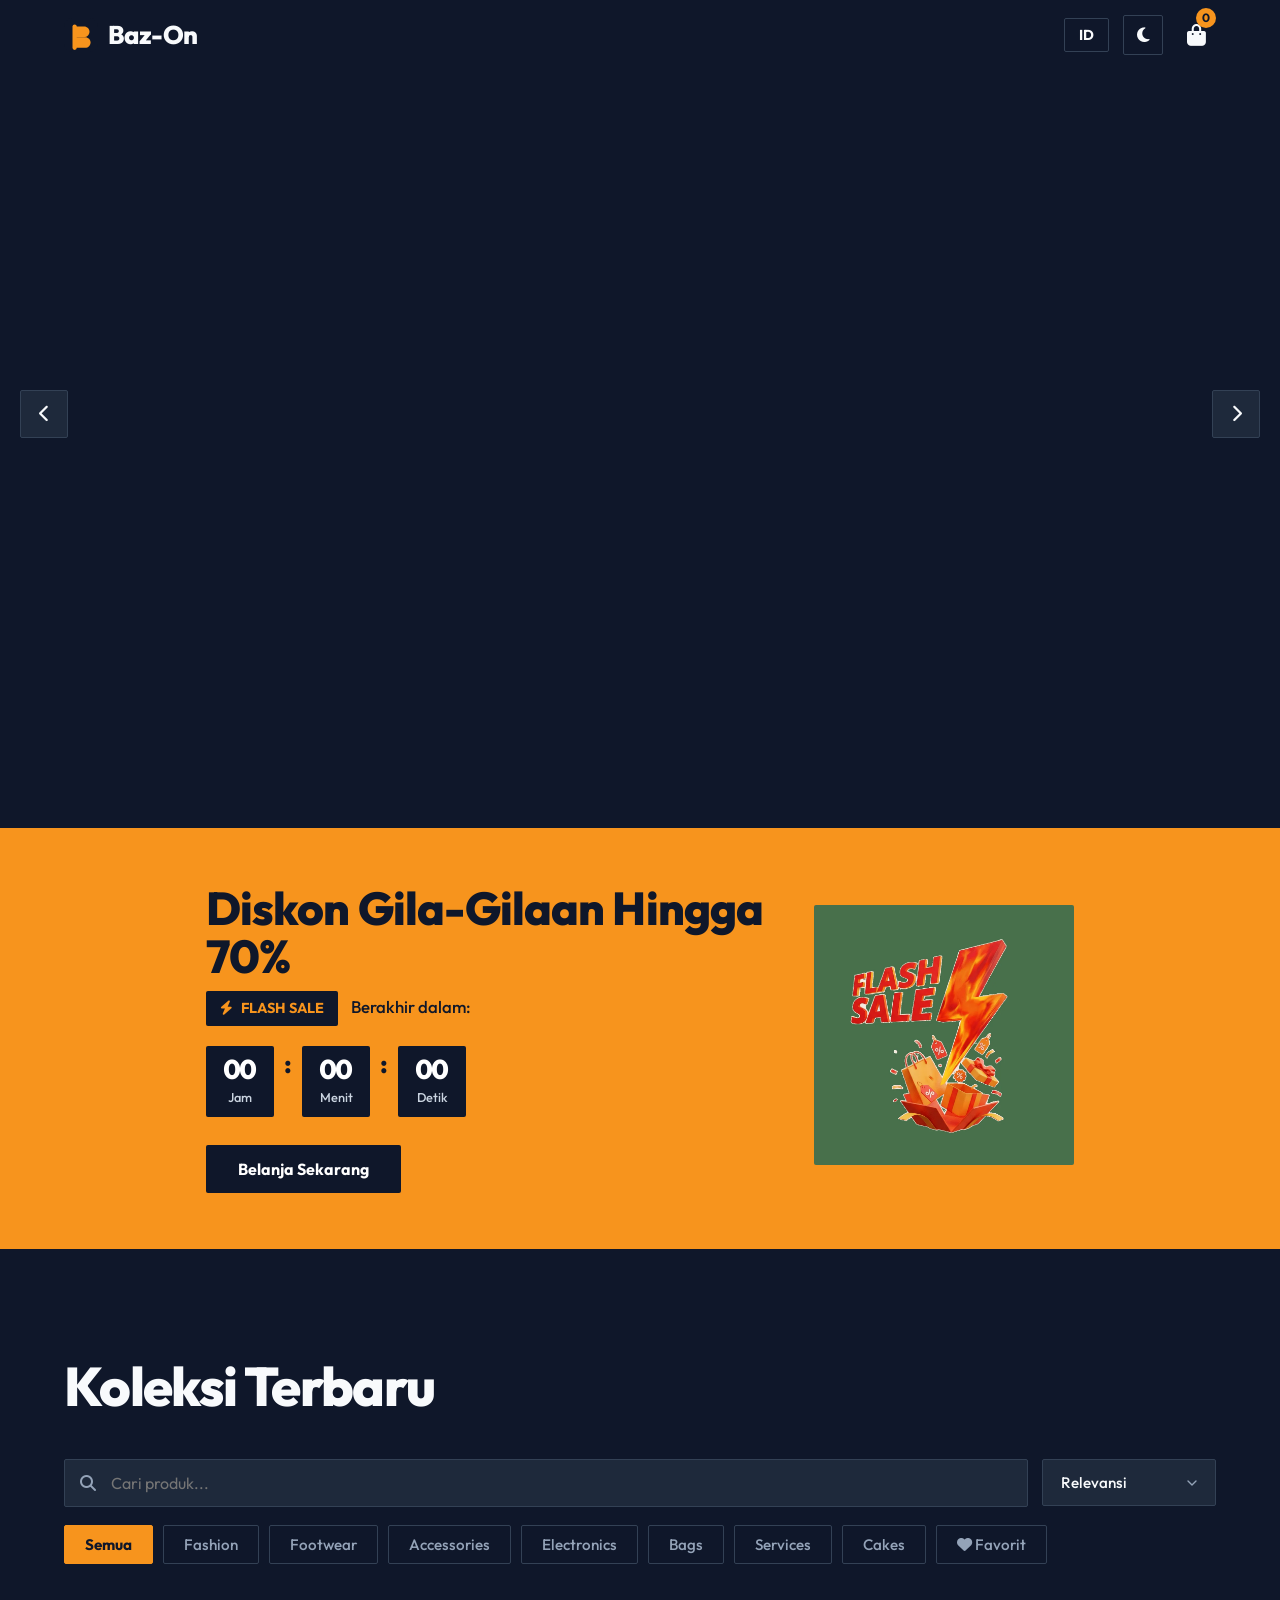
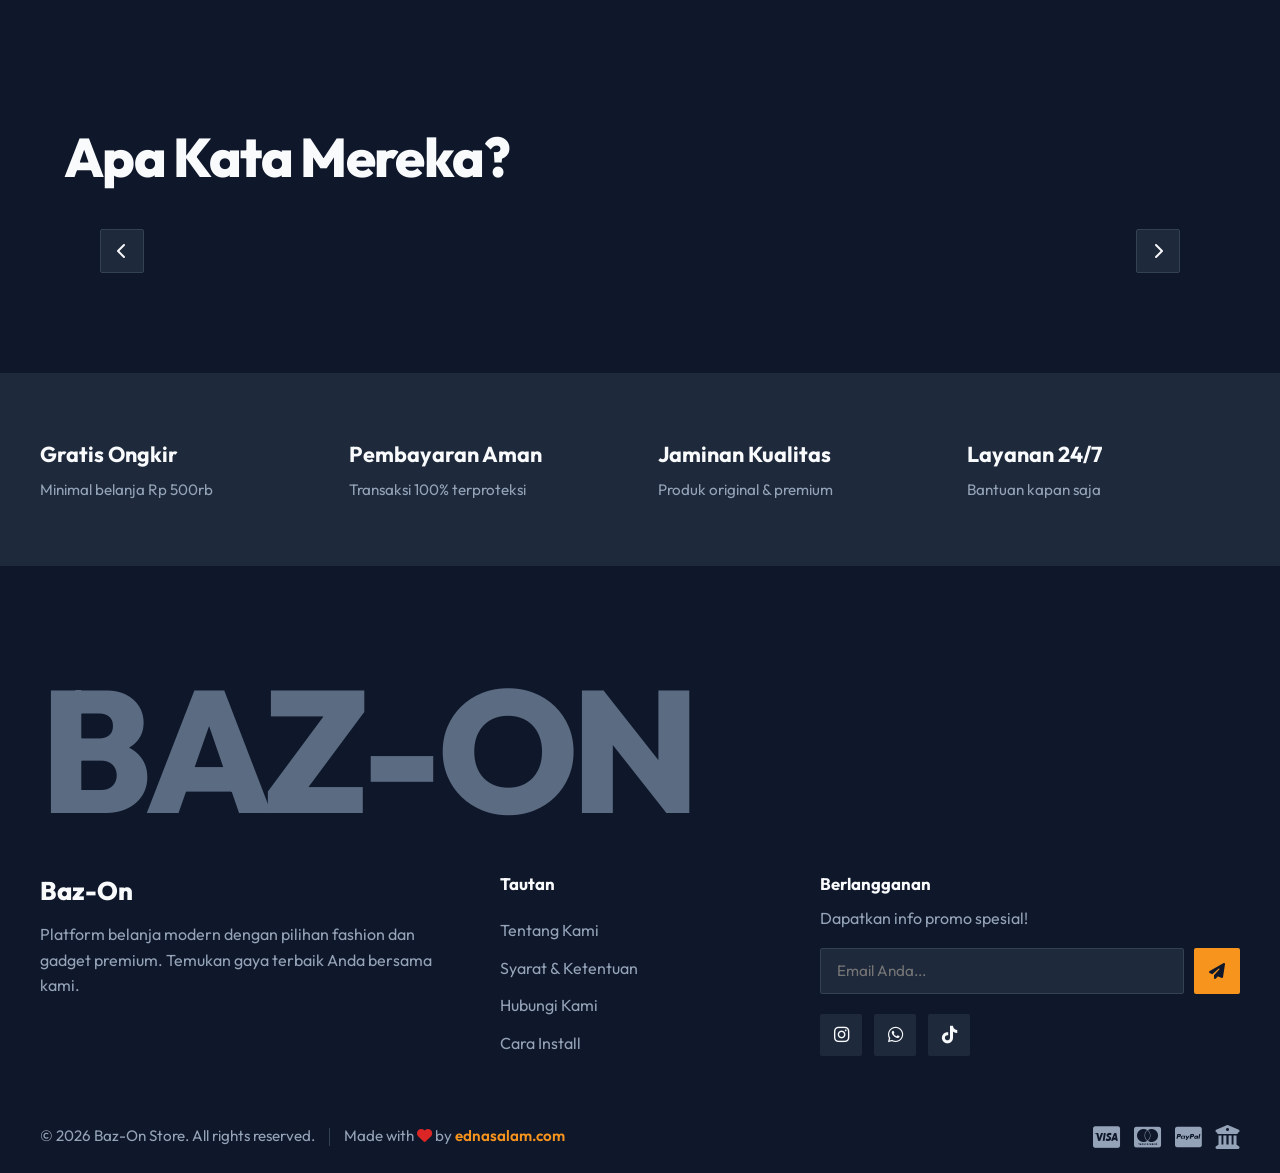
==== commit b74eba45: "Point image references to WebP + preview.jpg" ====
--- a/index.html
+++ b/index.html
@@ -20,7 +20,7 @@
     <meta property="og:title" content="Baz-On Store | Toko Online Serba Ada">
     <meta property="og:description"
         content="Temukan gaya premium Anda di Baz-On Store. Belanja aman, mudah, dan terpercaya.">
-    <meta property="og:image" content="https://aqles.github.io/baz-on/images/desktop-preview.png">
+    <meta property="og:image" content="https://aqles.github.io/baz-on/images/preview.jpg">
 
     <!-- Twitter -->
     <meta property="twitter:card" content="summary_large_image">
@@ -28,7 +28,7 @@
     <meta property="twitter:title" content="Baz-On Store | Premium E-Commerce">
     <meta property="twitter:description"
         content="Temukan gaya premium Anda di Baz-On Store. Belanja aman, mudah, dan terpercaya.">
-    <meta property="twitter:image" content="https://aqles.github.io/baz-on/images/desktop-preview.png">
+    <meta property="twitter:image" content="https://aqles.github.io/baz-on/images/preview.jpg">
 
     <!-- Structured Data (JSON-LD) -->
     <script type="application/ld+json">
@@ -133,7 +133,7 @@
                 </button>
             </div>
             <div class="flash-sale-image">
-                <img src="images/flash-sale.png" alt="Flash Sale" onerror="this.style.display='none'">
+                <img src="images/flash-sale.webp" alt="Flash Sale" onerror="this.style.display='none'">
             </div>
         </section>
 
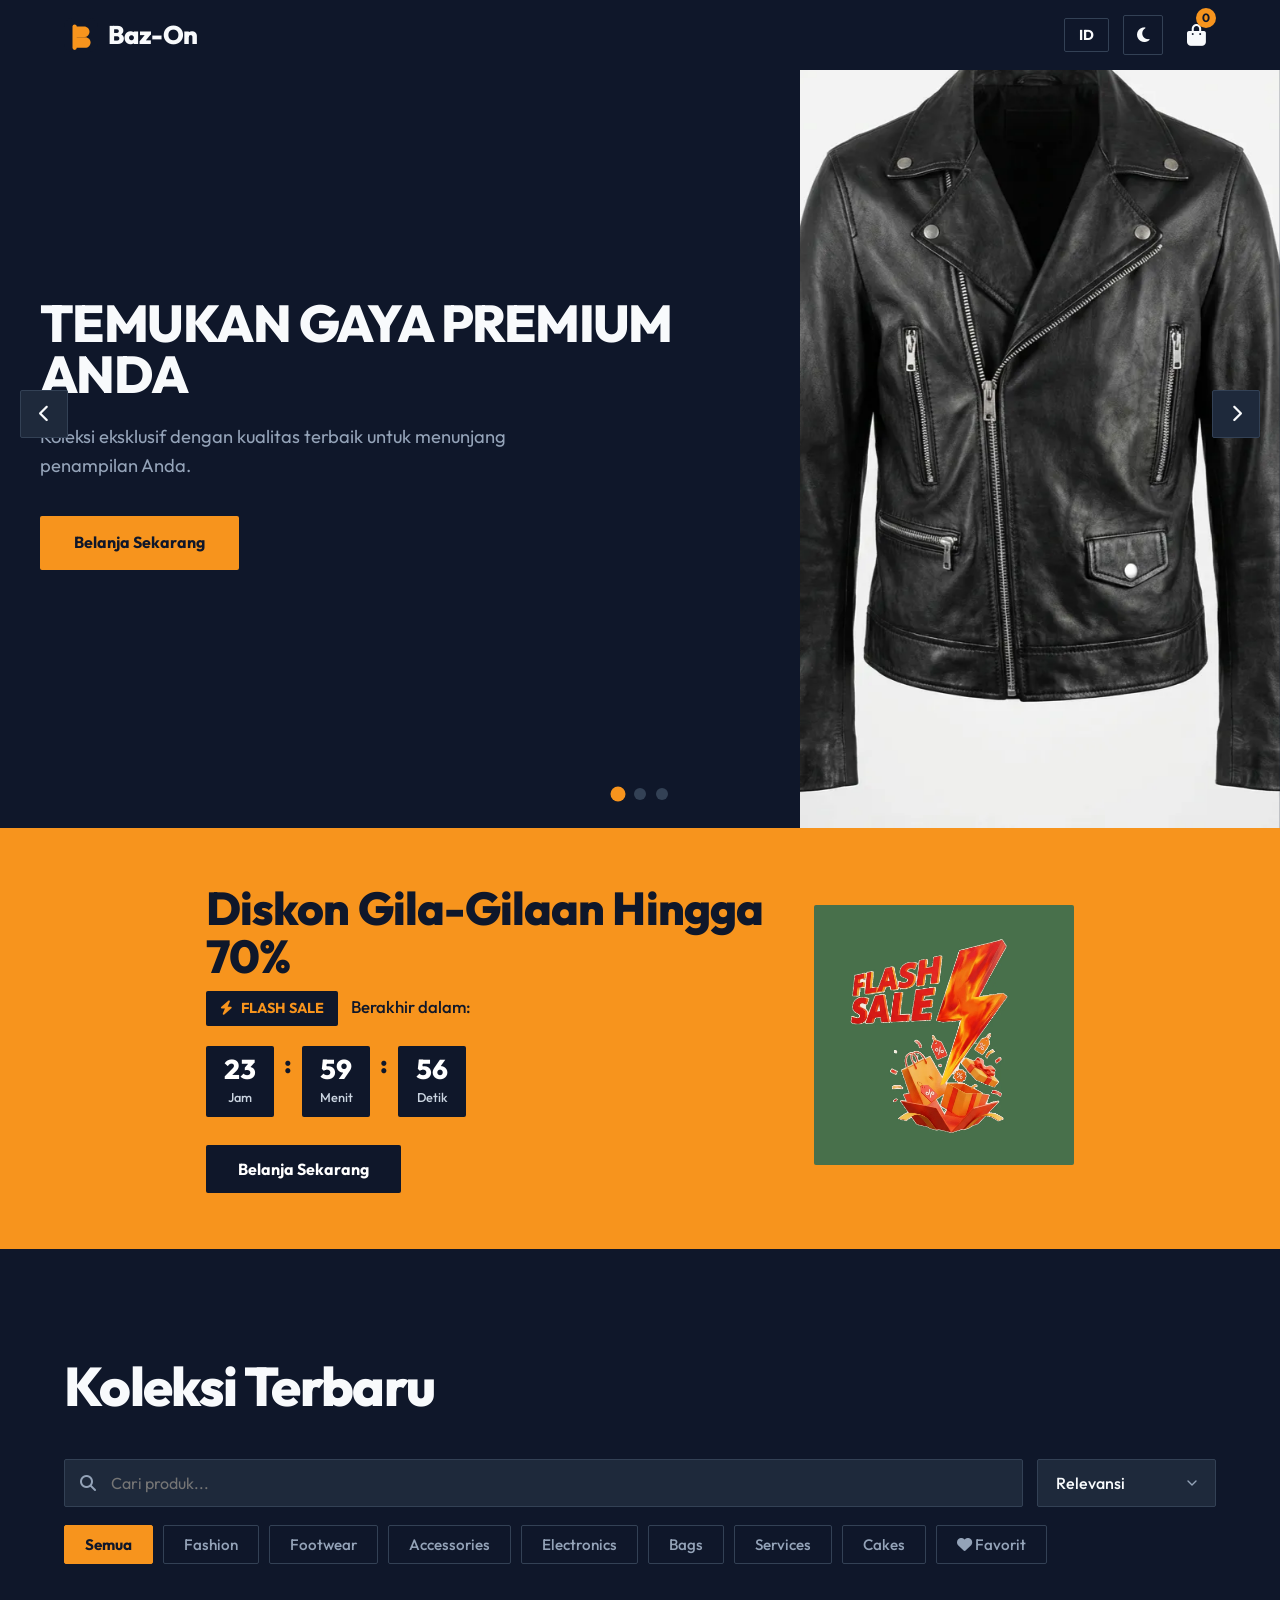
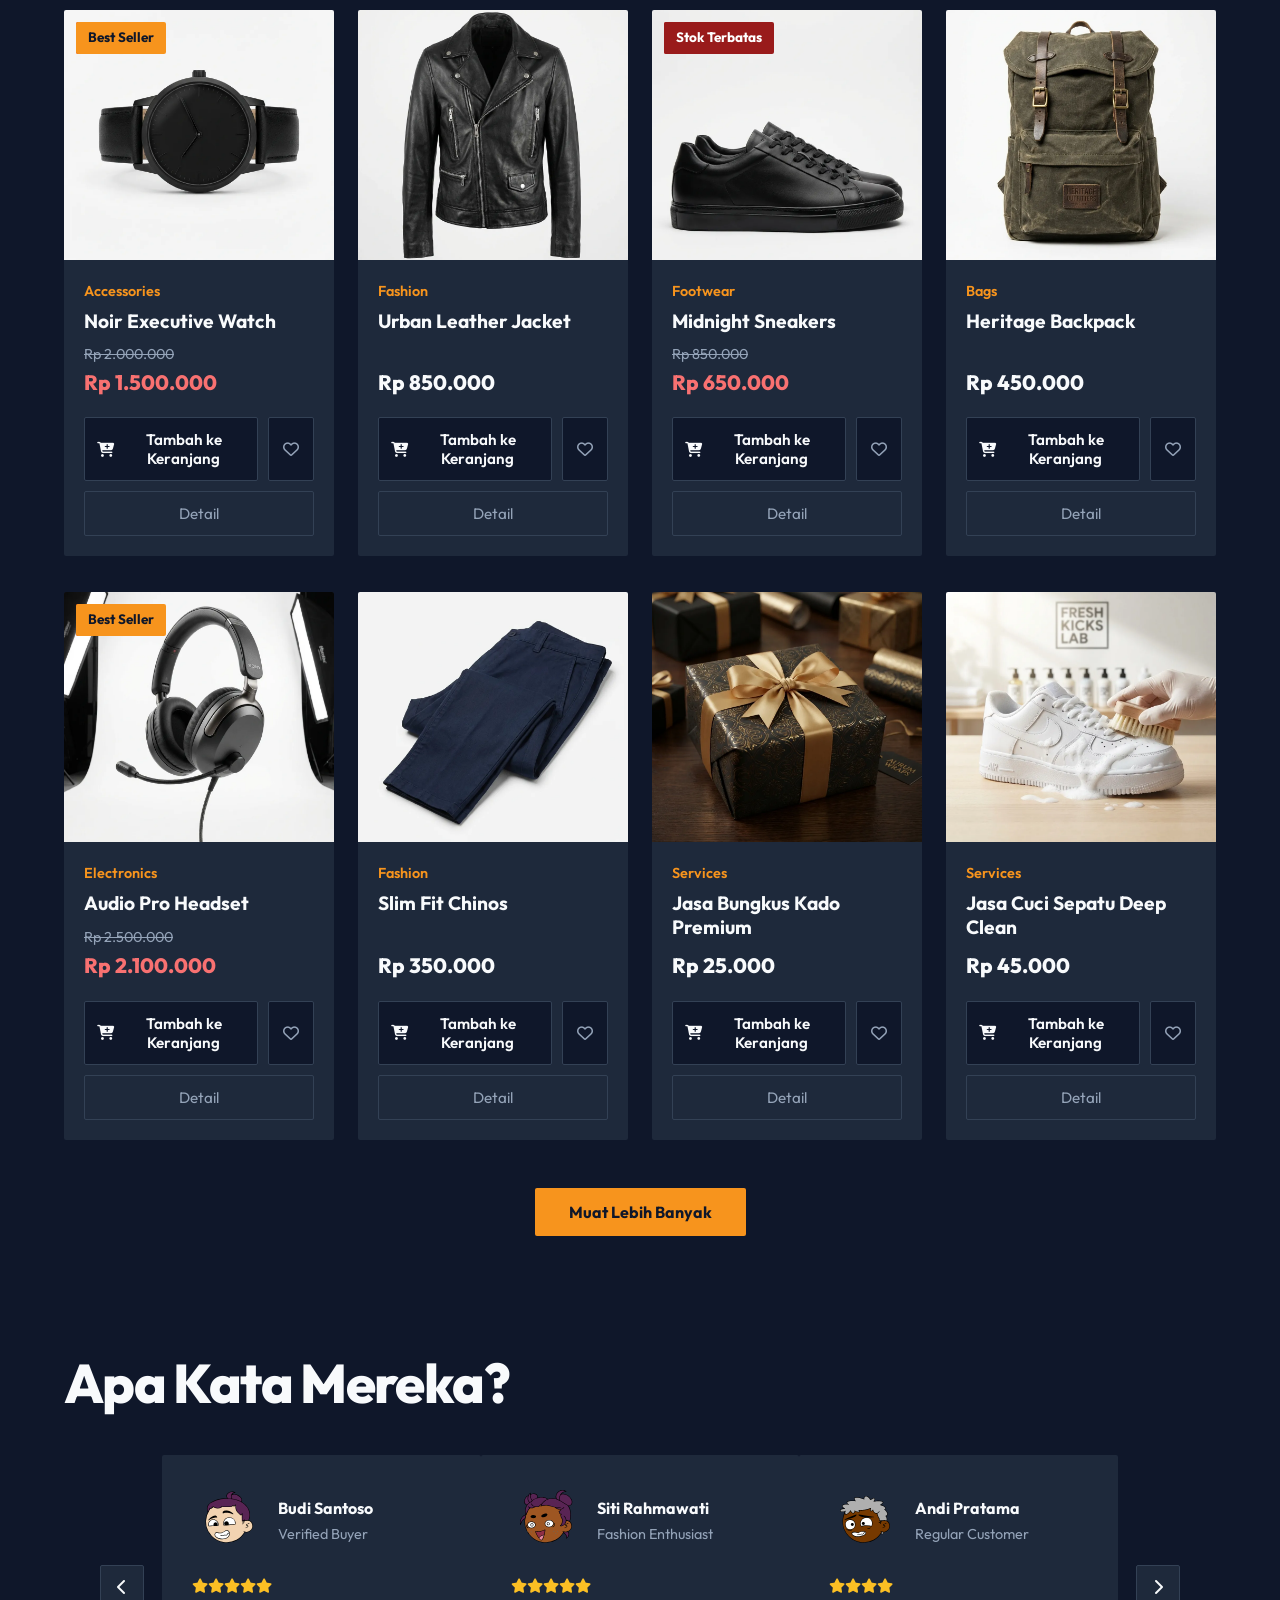
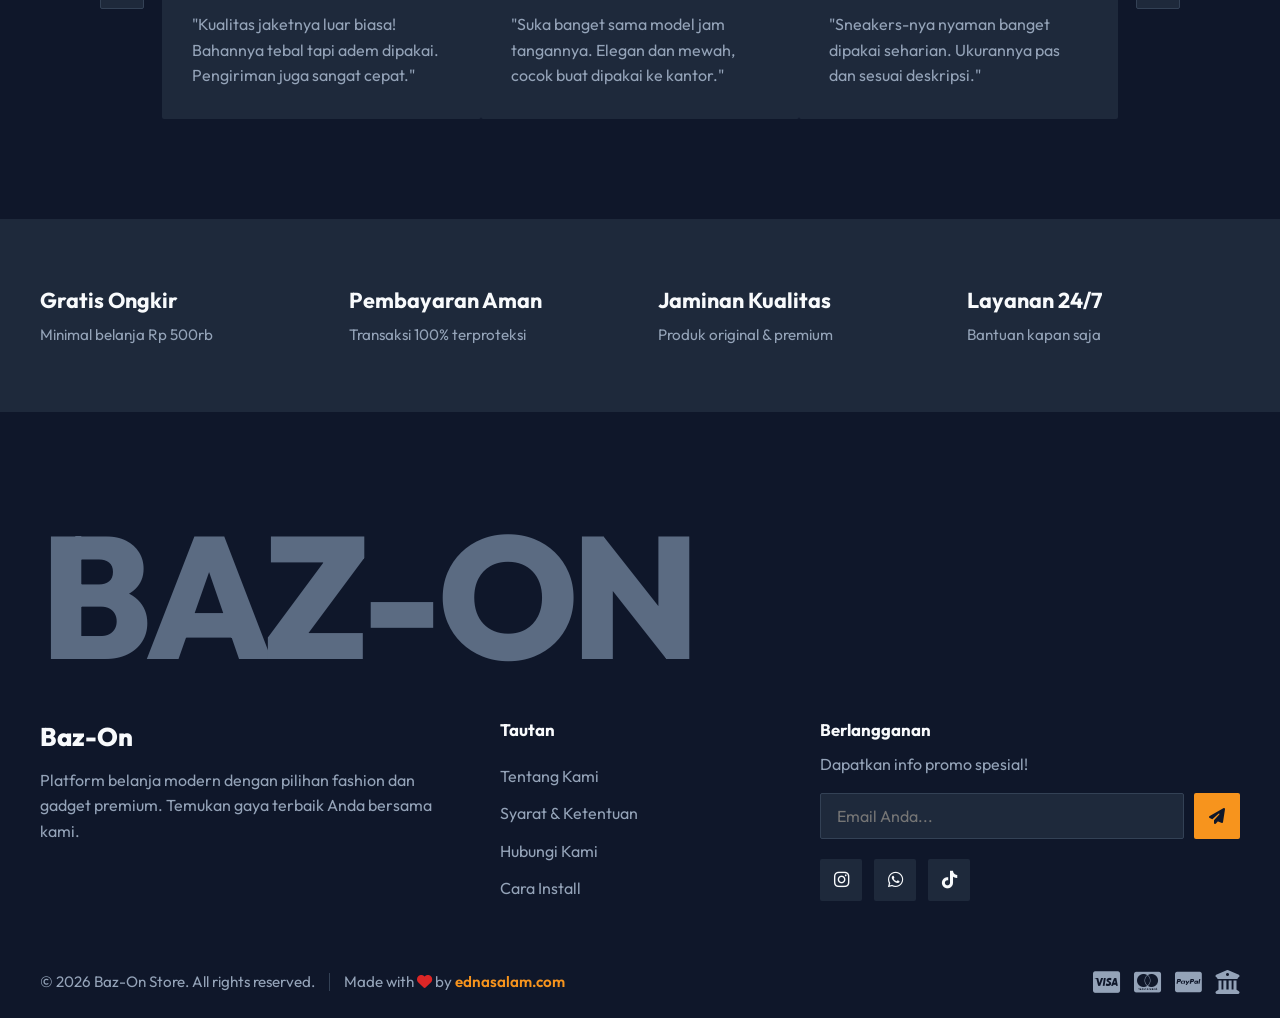
==== commit c8078e99: "Fix mobile bugs: toast system, variant & coupon feedback, card actions, scroll lock, SW v4" ====
--- a/index.html
+++ b/index.html
@@ -367,6 +367,7 @@
                     <button id="removeCouponBtn" class="btn-remove-coupon hidden" aria-label="Hapus kupon"><i
                             class="fa-solid fa-xmark"></i></button>
                 </div>
+                <p class="coupon-error" id="couponError" role="alert" hidden></p>
 
                 <div class="cart-total" id="cartSummary">
                     <span data-i18n="cart.total">Total:</span>
--- a/style.css
+++ b/style.css
@@ -614,7 +614,7 @@
     border: 1px solid var(--surface-border);
     border-radius: var(--radius);
     color: var(--text-primary);
-    font-size: 0.95rem;
+    font-size: 1rem; /* >=16px: cegah auto-zoom iOS saat fokus */
     font-family: inherit;
     font-weight: 500;
     cursor: pointer;
@@ -691,6 +691,14 @@
     display: flex;
     flex-wrap: wrap;
     gap: 10px;
+}
+
+.empty-products {
+    grid-column: 1 / -1;
+    text-align: center;
+    color: var(--text-secondary);
+    padding: 48px 16px;
+    font-size: 1rem;
 }
 
 .product-action-buttons .btn-add-cart { flex: 1 1 140px; }
@@ -1029,7 +1037,7 @@
     color: var(--text-primary);
     outline: none;
     font-family: inherit;
-    font-size: 0.95rem;
+    font-size: 1rem; /* >=16px: cegah auto-zoom iOS saat fokus */
     transition: var(--transition);
 }
 
@@ -1149,7 +1157,9 @@
     transition: var(--transition);
     box-shadow: 0 25px 50px -12px rgba(0, 0, 0, 0.55); /* taste-skill-ignore: dialog overlay */
     max-height: 90vh;
+    max-height: 92dvh; /* dvh: tinggi viewport HP yang sebenarnya (toolbar browser ikut dihitung) */
     overflow-y: auto;
+    overscroll-behavior: contain;
     position: relative;
 }
 
@@ -1300,6 +1310,10 @@
 .modal-variants { margin: 4px 0 6px; }
 
 .variant-group { margin-bottom: 14px; }
+
+/* Grup varian yang belum dipilih saat user klik Tambah ke Keranjang */
+.variant-group.variant-error .variant-label { color: var(--danger-text); font-weight: 700; }
+.variant-group.variant-error .variant-btn { border-color: var(--danger); }
 
 .variant-label {
     font-size: 0.95rem;
@@ -1464,6 +1478,7 @@
 .cart-items {
     flex: 1;
     overflow-y: auto;
+    overscroll-behavior: contain;
     padding: 6px 20px 20px;
 }
 
@@ -1557,10 +1572,21 @@
     background: var(--bg-color);
     color: var(--text-primary);
     font-family: inherit;
-    font-size: 0.95rem;
+    font-size: 1rem; /* >=16px: cegah auto-zoom iOS saat fokus */
 }
 
 .coupon-input:focus { outline: none; border-color: var(--accent); }
+
+.coupon-input.input-error { border-color: var(--danger); }
+
+.coupon-error {
+    color: var(--danger-text);
+    font-size: 0.9rem;
+    font-weight: 600;
+    margin: -8px 0 14px;
+}
+
+.coupon-error[hidden] { display: none; }
 
 .btn-apply {
     padding: 0 20px;
@@ -1700,6 +1726,7 @@
     display: flex;
     flex-direction: column;
     gap: 12px;
+    pointer-events: none;
 }
 
 .toast {
@@ -1711,12 +1738,14 @@
     color: var(--text-primary);
     min-width: 280px;
     box-shadow: 0 12px 28px rgba(0, 0, 0, 0.35); /* taste-skill-ignore: floating toast */
-    transform: translateX(120%);
-    transition: transform 0.3s cubic-bezier(0.4, 0, 0.2, 1);
+    pointer-events: auto;
+    opacity: 0;
+    transform: translateY(16px);
+    transition: opacity 0.3s cubic-bezier(0.4, 0, 0.2, 1), transform 0.3s cubic-bezier(0.4, 0, 0.2, 1);
     font-weight: 500;
 }
 
-.toast.show { transform: translateX(0); }
+.toast.show { opacity: 1; transform: translateY(0); }
 .toast-success { border-left-color: var(--wa); }
 .toast-error { border-left-color: var(--danger); }
 
@@ -1800,6 +1829,28 @@
     .current-price { font-size: 1.1rem; }
     .btn-add-cart { padding: 10px; font-size: 0.85rem; }
 
+    /* Aksi kartu di 2 kolom sempit: keranjang selebar kartu di baris 1,
+       wishlist 46px + Detail berbagi baris 2. Dulu add (basis 140px) + wishlist
+       tidak muat sebaris sehingga wishlist terlempar sendirian ke baris sendiri. */
+    .product-action-buttons .btn-add-cart { flex: 1 1 100%; min-height: 46px; font-size: 0.78rem; gap: 6px; padding: 10px 4px; white-space: nowrap; }
+    .product-action-buttons .btn-add-cart i { display: none; } /* teksnya sudah eksplisit; ikon bikin teks membungkus 2 baris di kartu sempit */
+    .product-action-buttons .btn-detail { flex: 1 1 auto; width: auto; min-height: 46px; }
+    .product-card .btn-wishlist { flex: 0 0 46px; height: 46px; min-height: 46px; }
+
+    /* Target sentuh navbar >= 44px */
+    .theme-toggle { width: 44px; height: 44px; }
+    #langToggle { min-height: 44px; display: inline-flex; align-items: center; }
+    .cart-icon-wrapper { min-width: 44px; min-height: 44px; display: flex; align-items: center; justify-content: center; }
+
+    /* Filter kategori: satu baris geser horizontal, bukan blok membungkus banyak baris */
+    .filter-container { flex-wrap: nowrap; overflow-x: auto; margin-bottom: 22px; }
+    .filter-btn { flex: 0 0 auto; }
+
+    /* Tombol qty cart lebih gampang disentuh */
+    .btn-qty { width: 36px; height: 36px; }
+    .quantity-controls { gap: 6px; }
+    .btn-remove { padding: 10px; }
+
     .controls-wrapper { flex-direction: column; align-items: stretch; }
     .sort-dropdown { width: 100%; }
 
@@ -1817,9 +1868,10 @@
     .footer-bottom-content { justify-content: center; }
     .divider-vertical { display: none; }
 
-    .product-detail-body { flex-direction: column; padding: 18px; }
-    .modal-image-wrapper { min-height: 240px; }
-    .modal-image-wrapper img { max-height: 300px; }
+    .modal-overlay { padding: 10px; }
+    .product-detail-body { flex-direction: column; padding: 16px; gap: 16px; }
+    .modal-image-wrapper { min-height: 0; }
+    .modal-image-wrapper img { max-height: 210px; width: 100%; object-fit: contain; }
     .modal-title { font-size: 1.5rem; }
     .modal-specs-list { grid-template-columns: 1fr; }
 
@@ -1830,9 +1882,12 @@
 }
 
 @media (max-width: 480px) {
-    .logo { font-size: 1.3rem; white-space: nowrap; }
-    .nav-icons { gap: 6px; }
-    .install-btn { margin-right: 2px; padding: 8px 10px; font-size: 0.8rem; }
+    .logo { font-size: 1.05rem; white-space: nowrap; }
+    .logo-img { width: 26px; height: 26px; }
+    .nav-icons { gap: 4px; }
+    .install-btn { margin-right: 2px; padding: 8px; font-size: 0.75rem; }
+    #langToggle { margin-right: 4px; padding: 7px 10px; }
+    .theme-toggle { margin-right: 4px; }
     .slide-text h1, .slide-text h2 { font-size: 1.875rem; }
     .slide-image { max-height: 240px; }
     .product-grid { gap: 18px 10px; }
